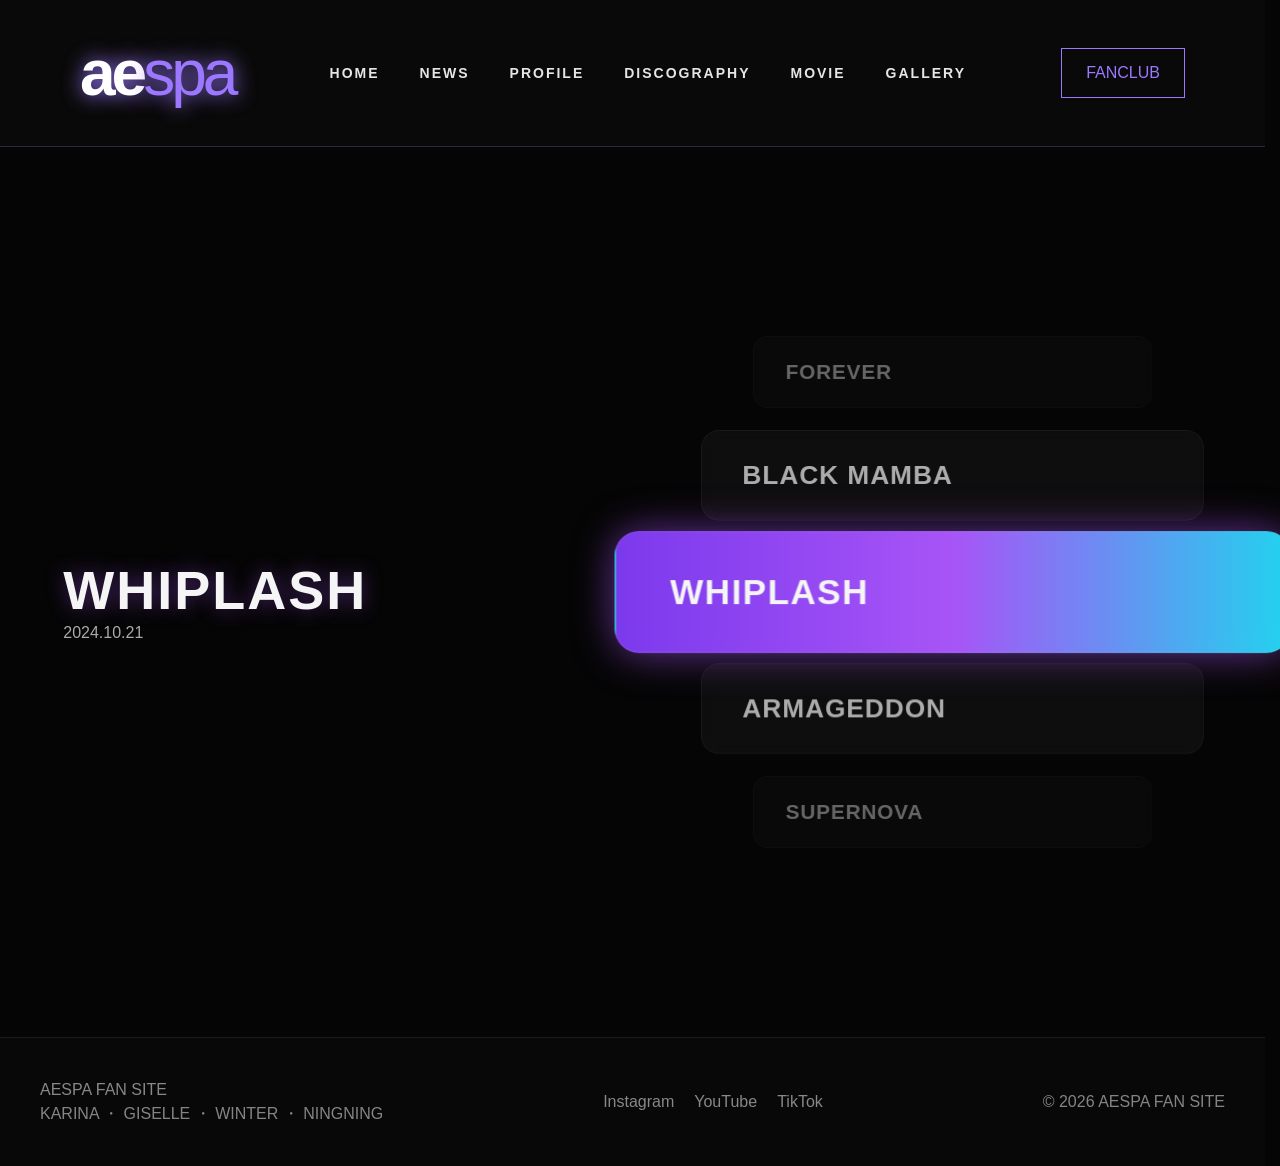
==== discography.html @ 640293c6 "スマホの横揺れ修正" ====
<!DOCTYPE html>
<html lang="ja">

<head>
  <meta charset="UTF-8">
  <meta name="viewport" content="width=device-width, initial-scale=1.0">
  <title>Discography</title>

  <link rel="stylesheet" href="css/reset.css">
  <link rel="stylesheet" href="css/style.css">
  <link rel="stylesheet" href="css/discography.css">
</head>

<body>

  <header>
    <div class="logo">ae<span>spa</span></div>

    <nav>
       <a href="index.html">HOME</a>
      <a href="news.html">NEWS</a>
      <a href="profile.html">PROFILE</a>
      <a href="discography.html">DISCOGRAPHY</a>
      <a href="#">MOVIE</a>
      <a href="#">GALLERY</a>
    </nav>

    <button class="login-btn">FANCLUB</button>
  </header>
  <section class="discography-wheel">

    <div class="featured-album">
      <img id="album-cover" src="img/whiplash.jpg" alt="">
      <h2 id="album-title">WHIPLASH</h2>
      <p id="album-date">2024.10.21</p>
    </div>

    <div class="wheel-container"></div>
  </section>
  <footer>

    <div class="footer-inner">

      <div>
        <div>
          AESPA FAN SITE
        </div>

        <div class="copyright">
          KARINA ・ GISELLE ・ WINTER ・ NINGNING
        </div>
      </div>

      <div class="socials">
        <span>Instagram</span>
        <span>YouTube</span>
        <span>TikTok</span>
      </div>

      <div class="copyright">
        © 2026 AESPA FAN SITE
      </div>

    </div>

  </footer>

  <script src="js/discography.js">


  </script>
</body>

</html>
---- css/style.css ----
/* ==================================
   Base
================================== */

body{
  background:#050505;
  color:#f5f5f5;
  overflow-x:hidden;
  font-family:Arial, Helvetica, sans-serif;
}

a{
  text-decoration:none;
  color:inherit;
}

img{
  width:100%;
  display:block;
}

.container{
  width:92%;
  margin:0 auto;
}

/* ==================================
   Header
================================== */

header{
  width:100%;
  padding:25px 80px;
  display:flex;
  justify-content:space-between;
  align-items:center;
  border-bottom:1px solid rgba(155,120,255,.25);
  position:sticky;
  top:0;
  background:rgba(10,10,10,.95);
  backdrop-filter:blur(20px);
  z-index:100;
}

.logo{
  font-size:64px;
  font-weight:900;
  letter-spacing:-4px;
  color:#ffffff;
  text-shadow:0 0 20px #9b78ff;
}

.logo span{
  font-weight:300;
  color:#9b78ff;
}

nav{
  display:flex;
  align-items:center;
  gap:40px;
}

nav a{
  font-size:14px;
  font-weight:700;
  letter-spacing:2px;
  color:#e5e5e5;
  transition:.3s;
}

nav a:hover{
  color:#9b78ff;
}

.login-btn{
  border:1px solid #9b78ff;
  padding:12px 24px;
  color:#9b78ff;
  transition:.3s;
}

.login-btn:hover{
  background:#9b78ff;
  color:#fff;
  box-shadow:0 0 20px rgba(155,120,255,.6);
}

/* ==================================
   Common Button
================================== */

.btn{
  display:inline-block;
  padding:18px 40px;
  border:1px solid #9b78ff;
  color:#9b78ff;
  transition:.3s;
}

.btn:hover{
  background:#9b78ff;
  color:#fff;
  box-shadow:0 0 25px rgba(155,120,255,.6);
}

/* ==================================
   Common Section
================================== */

section{
  width:92%;
  margin:140px auto;
}

.section-top{
  display:flex;
  justify-content:space-between;
  gap:50px;
  margin-bottom:60px;
}

.section-label{
  font-size:12px;
  letter-spacing:5px;
  color:#9b78ff;
  text-transform:uppercase;
}

.section-title{
  font-size:72px;
  font-weight:900;
  line-height:1;
  color:#ffffff;
}

.section-text{
  max-width:700px;
  font-size:18px;
  line-height:1.8;
  color:#bdbdbd;
}

/* ==================================
   Page Hero Common
================================== */

.page-hero{
  width:92%;
  margin:40px auto 100px;
}

.page-hero-title{
  font-size:120px;
  font-weight:900;
  line-height:1;
  margin-bottom:20px;
  color:#fff;
  text-shadow:
    0 0 20px rgba(155,120,255,.6),
    0 0 40px rgba(90,180,255,.3);
}

.page-hero-subtitle{
  font-size:20px;
  color:#9b78ff;
  letter-spacing:3px;
}

/* ==================================
   Common Card
================================== */

.card{
  background:linear-gradient(
    135deg,
    rgba(25,25,25,.95),
    rgba(40,40,60,.95)
  );
  border:1px solid rgba(155,120,255,.2);
  backdrop-filter:blur(10px);
  overflow:hidden;
  transition:.4s;
}

.card:hover{
  transform:translateY(-8px);
  box-shadow:0 0 30px rgba(155,120,255,.25);
}

.card-image img{
  width:100%;
  height:100%;
  object-fit:cover;
}

.card-body{
  padding:40px;
}

.card-title{
  font-size:32px;
  font-weight:900;
  color:#fff;
}

.card-text{
  margin-top:20px;
  line-height:1.8;
  color:#cfcfcf;
}

/* ==================================
   Arrow Button
================================== */

.arrow{
  width:50px;
  height:50px;
  border:1px solid #9b78ff;
  border-radius:50%;
  display:flex;
  align-items:center;
  justify-content:center;
  color:#9b78ff;
  transition:.3s;
}

.arrow:hover{
  background:#9b78ff;
  color:#fff;
  box-shadow:0 0 20px rgba(155,120,255,.6);
}

/* ==================================
   Common List
================================== */

.list-item{
  display:flex;
  justify-content:space-between;
  align-items:center;
  padding:25px 0;
  border-bottom:1px solid rgba(155,120,255,.15);
}

/* ==================================
   Form
================================== */

form{
  margin-top:50px;
}

input,
textarea{
  width:100%;
  padding:20px 0;
  border:none;
  border-bottom:1px solid rgba(155,120,255,.4);
  background:transparent;
  margin-bottom:30px;
  outline:none;
  font-size:16px;
  color:#fff;
}

input::placeholder,
textarea::placeholder{
  color:#888;
}

textarea{
  height:150px;
  resize:none;
}

.send-btn{
  padding:18px 40px;
  border:1px solid #9b78ff;
  background:transparent;
  color:#9b78ff;
  transition:.3s;
}

.send-btn:hover{
  background:#9b78ff;
  color:#fff;
  box-shadow:0 0 25px rgba(155,120,255,.6);
}

/* ==================================
   Footer
================================== */

footer{
  background:#080808;
  color:#fff;
  padding:40px 80px;
  margin-top:100px;
  border-top:1px solid rgba(155,120,255,.2);
}

.footer-inner{
  display:flex;
  justify-content:space-between;
  align-items:center;
  flex-wrap:wrap;
  gap:30px;
}

.socials{
  display:flex;
  gap:20px;
}

.socials a:hover{
  color:#9b78ff;
}

.copyright{
  color:rgba(255,255,255,.5);
}

/* ==================================
   Responsive
================================== */

@media(max-width:1000px){

  header{
    padding:20px;
  }

  nav{
    display:none;
  }

  section{
    margin:80px auto;
  }

  .section-top{
    flex-direction:column;
  }

  .section-title{
    font-size:50px;
  }

  .page-hero-title{
    font-size:60px;
  }

  footer{
    padding:30px 20px;
  }
}

@media (max-width: 768px) {

  .container {
    width: 95%;
  }

  header {
    flex-direction: column;
    gap: 15px;
    padding: 15px 20px;
  }

  nav {
    display: flex;
    flex-wrap: wrap;
    justify-content: center;
    gap: 12px;
  }

  .logo {
    font-size: 42px;
  }

  .section-title {
    font-size: 42px;
  }

  .section-text {
    font-size: 15px;
  }

  .page-hero-title {
    font-size: 48px;
  }

  .page-hero-subtitle {
    font-size: 16px;
  }

  footer {
    padding: 25px 20px;
  }

  .footer-inner {
    flex-direction: column;
    text-align: center;
  }
}

@media (max-width: 480px) {

  header {
    padding: 15px;
  }

  .logo {
    font-size: 34px;
  }

  nav {
    display: none; /* スマホはハンバーガー推奨 */
  }

  .section-title {
    font-size: 30px;
    line-height: 1.2;
  }

  .section-text {
    font-size: 14px;
  }

  .page-hero-title {
    font-size: 34px;
  }

  .page-hero-subtitle {
    font-size: 14px;
  }

  section {
    margin: 60px auto;
  }

  .card-body {
    padding: 20px;
  }

  .card-title {
    font-size: 22px;
  }

  input,
  textarea {
    font-size: 14px;
  }

  .send-btn {
    width: 100%;
    text-align: center;
  }
}
---- css/discography.css ----
/* ===== MAIN LAYOUT ===== */
.discography-wheel{
  width:90%;
  max-width:1400px;
  margin:120px auto;
  display:grid;
  grid-template-columns:520px 1fr;
  gap:120px;
  align-items:center;
}

/* LEFT CARD */
.featured-album img{
  width:100%;
  border-radius:25px;
  box-shadow:0 0 40px rgba(124,58,237,0.4);
}

.featured-album h2{
  font-size:54px;
  margin-top:20px;
  letter-spacing:2px;
  text-shadow:0 0 20px rgba(168,85,247,0.4);
}

.featured-album p{
  color:#aaa;
}

/* ===== WHEEL ===== */
.wheel-container{
  position:relative;
  height:650px;
  perspective:1400px;
}

/* ITEM BASE */
.album-item{
  position:absolute;
  left:0;
  width:100%;
  height:90px;

  display:flex;
  align-items:center;
  padding-left:40px;

  border-radius:18px;
  font-size:26px;
  font-weight:600;
  letter-spacing:1px;

  background: rgba(255,255,255,0.05);
  border:1px solid rgba(255,255,255,0.08);

  backdrop-filter: blur(8px);

  transition:0.5s ease;
  cursor:pointer;
}

/* HOVER */
.album-item:hover{
  transform: scale(1.05);
  border:1px solid #a855f7;
  box-shadow:0 0 20px rgba(168,85,247,0.4);
}

/* CENTER (MAIN FOCUS) */
.center{
  top:280px;
  transform: translateZ(160px) scale(1.2);

  background: linear-gradient(90deg,#7c3aed,#a855f7,#22d3ee);
  box-shadow:0 0 30px rgba(168,85,247,0.6);
  z-index:10;
}

/* TOP */
.top1{
  top:170px;
  transform: translateZ(80px) scale(0.95);
  opacity:0.7;
}

.top2{
  top:60px;
  transform: translateZ(0px) scale(0.8);
  opacity:0.4;
}

/* BOTTOM */
.bottom1{
  top:390px;
  transform: translateZ(80px) scale(0.95);
  opacity:0.7;
}

.bottom2{
  top:500px;
  transform: translateZ(0px) scale(0.8);
  opacity:0.4;
}

/* FOOTER */
footer{
  margin-top:100px;
  padding:40px;
  border-top:1px solid rgba(255,255,255,0.08);
  color:#888;
}
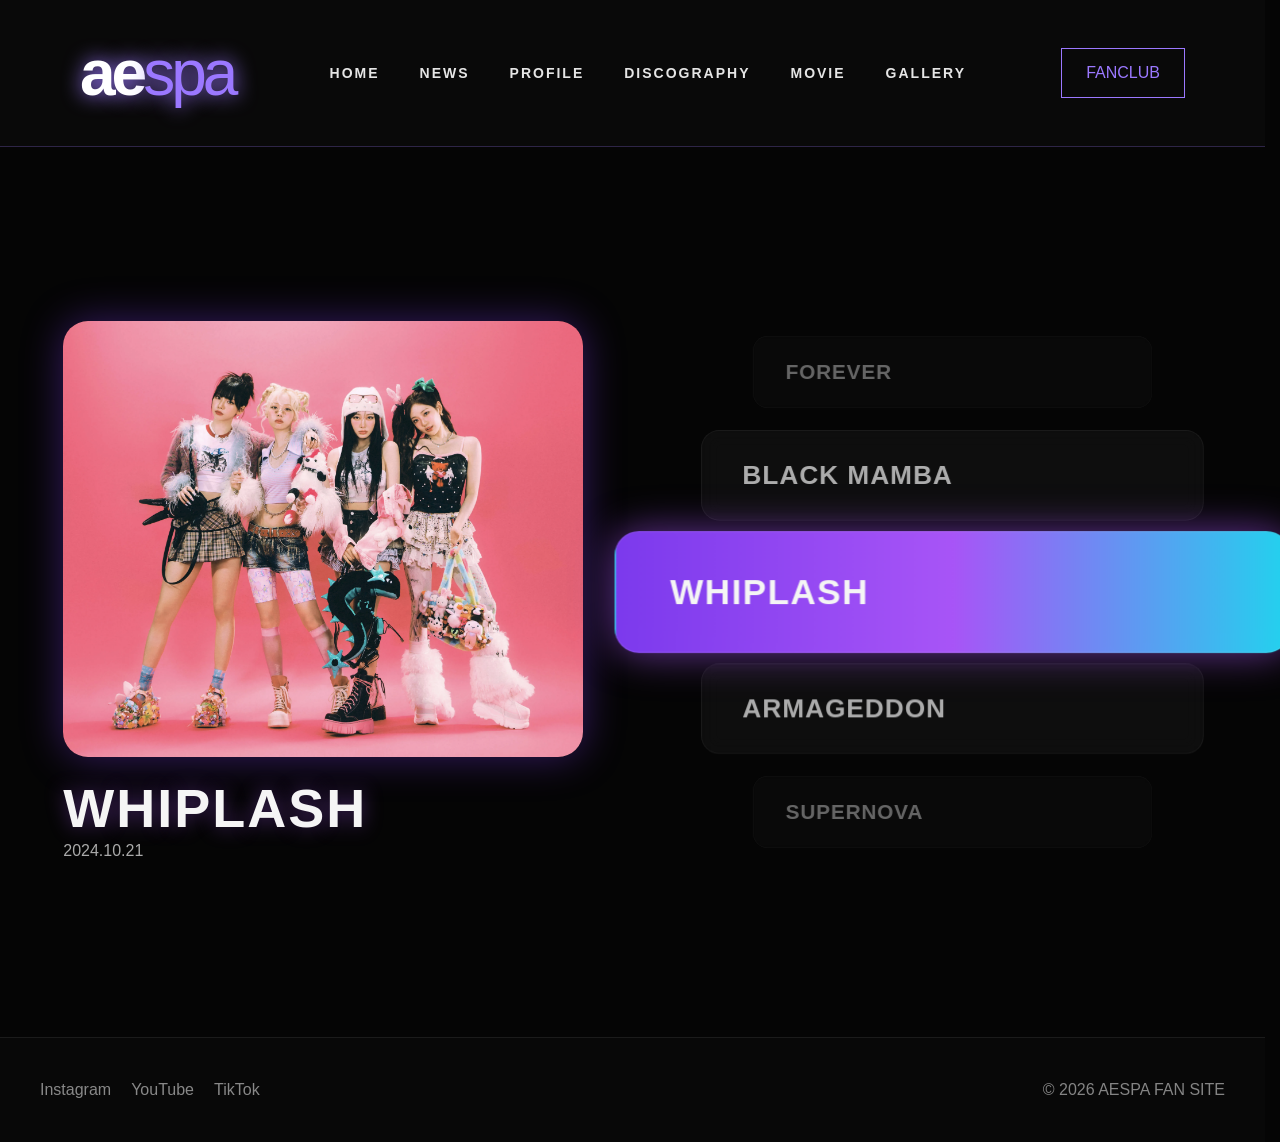
==== commit 5d486de8: "更新" ====
--- a/discography.html
+++ b/discography.html
@@ -37,34 +37,19 @@
 
     <div class="wheel-container"></div>
   </section>
-  <footer>
+<footer>
+  <div class="footer-inner">
 
-    <div class="footer-inner">
-
-      <div>
-        <div>
-          AESPA FAN SITE
-        </div>
-
-        <div class="copyright">
-          KARINA ・ GISELLE ・ WINTER ・ NINGNING
-        </div>
-      </div>
-
-      <div class="socials">
-        <span>Instagram</span>
-        <span>YouTube</span>
-        <span>TikTok</span>
-      </div>
-
-      <div class="copyright">
-        © 2026 AESPA FAN SITE
-      </div>
-
+    <div class="socials">
+      <span>Instagram</span>
+      <span>YouTube</span>
+      <span>TikTok</span>
     </div>
 
-  </footer>
+    <div class="copyright">© 2026 AESPA FAN SITE</div>
 
+  </div>
+</footer>
   <script src="js/discography.js">
 
 
--- a/css/style.css
+++ b/css/style.css
@@ -31,17 +31,21 @@
 header{
   width:100%;
   padding:25px 80px;
+
   display:flex;
   justify-content:space-between;
   align-items:center;
+
   border-bottom:1px solid rgba(155,120,255,.25);
   position:sticky;
   top:0;
+
   background:rgba(10,10,10,.95);
   backdrop-filter:blur(20px);
   z-index:100;
 }
 
+/* LOGO */
 .logo{
   font-size:64px;
   font-weight:900;
@@ -55,6 +59,7 @@
   color:#9b78ff;
 }
 
+/* NAV */
 nav{
   display:flex;
   align-items:center;
@@ -73,6 +78,7 @@
   color:#9b78ff;
 }
 
+/* FANCLUB */
 .login-btn{
   border:1px solid #9b78ff;
   padding:12px 24px;
@@ -87,21 +93,21 @@
 }
 
 /* ==================================
-   Common Button
-================================== */
-
-.btn{
-  display:inline-block;
-  padding:18px 40px;
-  border:1px solid #9b78ff;
-  color:#9b78ff;
+   HAMBURGER
+================================== */
+
+.hamburger{
+  display:none;
+  flex-direction:column;
+  gap:6px;
+  cursor:pointer;
+}
+
+.hamburger span{
+  width:28px;
+  height:2px;
+  background:#fff;
   transition:.3s;
-}
-
-.btn:hover{
-  background:#9b78ff;
-  color:#fff;
-  box-shadow:0 0 25px rgba(155,120,255,.6);
 }
 
 /* ==================================
@@ -142,41 +148,11 @@
 }
 
 /* ==================================
-   Page Hero Common
-================================== */
-
-.page-hero{
-  width:92%;
-  margin:40px auto 100px;
-}
-
-.page-hero-title{
-  font-size:120px;
-  font-weight:900;
-  line-height:1;
-  margin-bottom:20px;
-  color:#fff;
-  text-shadow:
-    0 0 20px rgba(155,120,255,.6),
-    0 0 40px rgba(90,180,255,.3);
-}
-
-.page-hero-subtitle{
-  font-size:20px;
-  color:#9b78ff;
-  letter-spacing:3px;
-}
-
-/* ==================================
-   Common Card
+   Card
 ================================== */
 
 .card{
-  background:linear-gradient(
-    135deg,
-    rgba(25,25,25,.95),
-    rgba(40,40,60,.95)
-  );
+  background:linear-gradient(135deg, rgba(25,25,25,.95), rgba(40,40,60,.95));
   border:1px solid rgba(155,120,255,.2);
   backdrop-filter:blur(10px);
   overflow:hidden;
@@ -211,7 +187,7 @@
 }
 
 /* ==================================
-   Arrow Button
+   Arrow
 ================================== */
 
 .arrow{
@@ -230,63 +206,6 @@
   background:#9b78ff;
   color:#fff;
   box-shadow:0 0 20px rgba(155,120,255,.6);
-}
-
-/* ==================================
-   Common List
-================================== */
-
-.list-item{
-  display:flex;
-  justify-content:space-between;
-  align-items:center;
-  padding:25px 0;
-  border-bottom:1px solid rgba(155,120,255,.15);
-}
-
-/* ==================================
-   Form
-================================== */
-
-form{
-  margin-top:50px;
-}
-
-input,
-textarea{
-  width:100%;
-  padding:20px 0;
-  border:none;
-  border-bottom:1px solid rgba(155,120,255,.4);
-  background:transparent;
-  margin-bottom:30px;
-  outline:none;
-  font-size:16px;
-  color:#fff;
-}
-
-input::placeholder,
-textarea::placeholder{
-  color:#888;
-}
-
-textarea{
-  height:150px;
-  resize:none;
-}
-
-.send-btn{
-  padding:18px 40px;
-  border:1px solid #9b78ff;
-  background:transparent;
-  color:#9b78ff;
-  transition:.3s;
-}
-
-.send-btn:hover{
-  background:#9b78ff;
-  color:#fff;
-  box-shadow:0 0 25px rgba(155,120,255,.6);
 }
 
 /* ==================================
@@ -314,18 +233,111 @@
   gap:20px;
 }
 
-.socials a:hover{
-  color:#9b78ff;
-}
-
 .copyright{
   color:rgba(255,255,255,.5);
 }
-
-/* ==================================
-   Responsive
-================================== */
-
+/* ===== SLIDE MENU ===== */
+
+.slide-menu{
+  position:fixed;
+  top:0;
+  right:-100%;
+  width:100%;
+  height:100vh;
+
+  background:rgba(5,5,5,.98);
+  backdrop-filter:blur(20px);
+
+  transition:.5s ease;
+  z-index:999;
+  padding:20px;
+}
+
+/* 開いた状態 */
+.slide-menu.active{
+  right:0;
+}
+
+/* header */
+.slide-header{
+  display:flex;
+  justify-content:space-between;
+  align-items:center;
+  margin-bottom:40px;
+}
+
+/* input */
+.slide-header input{
+  width:90%;
+  padding:15px;
+  border:none;
+  border-bottom:1px solid #9b78ff;
+  background:transparent;
+  color:#fff;
+  font-size:18px;
+  outline:none;
+}
+
+/* close */
+.close-btn{
+  font-size:40px;
+  color:#9b78ff;
+  cursor:pointer;
+}
+
+/* links */
+.slide-links{
+  display:flex;
+  flex-direction:column;
+  align-items: center;
+  gap:25px;
+  margin-top:40px;
+}
+
+.slide-links a{
+  font-size:24px;
+  font-weight:700;
+  letter-spacing:2px;
+  transition:.3s;
+}
+
+.slide-links a:hover{
+  color:#9b78ff;
+}
+
+.hamburger{
+  display:flex;
+  flex-direction:column;
+  gap:6px;
+  cursor:pointer;
+  z-index:1000;
+}
+
+.hamburger span{
+  width:28px;
+  height:2px;
+  background:#fff;
+  transition:.3s ease;
+}
+
+/* =====×変形状態===== */
+.hamburger.active span:nth-child(1){
+  transform: translateY(8px) rotate(45deg);
+}
+
+.hamburger.active span:nth-child(2){
+  opacity:0;
+}
+
+.hamburger.active span:nth-child(3){
+  transform: translateY(-8px) rotate(-45deg);
+}
+
+/* ==================================
+   RESPONSIVE FIX（重要）
+================================== */
+
+/* タブレット以下 */
 @media(max-width:1000px){
 
   header{
@@ -336,6 +348,14 @@
     display:none;
   }
 
+  .login-btn{
+    display:none;
+  }
+
+  .hamburger{
+    display:flex;
+  }
+
   section{
     margin:80px auto;
   }
@@ -347,115 +367,45 @@
   .section-title{
     font-size:50px;
   }
-
-  .page-hero-title{
-    font-size:60px;
-  }
-
-  footer{
-    padding:30px 20px;
-  }
-}
-
-@media (max-width: 768px) {
-
-  .container {
-    width: 95%;
-  }
-
-  header {
-    flex-direction: column;
-    gap: 15px;
-    padding: 15px 20px;
-  }
-
-  nav {
-    display: flex;
-    flex-wrap: wrap;
-    justify-content: center;
-    gap: 12px;
-  }
-
-  .logo {
-    font-size: 42px;
-  }
-
-  .section-title {
-    font-size: 42px;
-  }
-
-  .section-text {
-    font-size: 15px;
-  }
-
-  .page-hero-title {
-    font-size: 48px;
-  }
-
-  .page-hero-subtitle {
-    font-size: 16px;
-  }
-
-  footer {
-    padding: 25px 20px;
-  }
-
-  .footer-inner {
-    flex-direction: column;
-    text-align: center;
-  }
-}
-
-@media (max-width: 480px) {
-
-  header {
-    padding: 15px;
-  }
-
-  .logo {
-    font-size: 34px;
-  }
-
-  nav {
-    display: none; /* スマホはハンバーガー推奨 */
-  }
-
-  .section-title {
-    font-size: 30px;
-    line-height: 1.2;
-  }
-
-  .section-text {
-    font-size: 14px;
-  }
-
-  .page-hero-title {
-    font-size: 34px;
-  }
-
-  .page-hero-subtitle {
-    font-size: 14px;
-  }
-
-  section {
-    margin: 60px auto;
-  }
-
-  .card-body {
-    padding: 20px;
-  }
-
-  .card-title {
-    font-size: 22px;
-  }
-
-  input,
-  textarea {
-    font-size: 14px;
-  }
-
-  .send-btn {
-    width: 100%;
-    text-align: center;
+}
+
+/* スマホ（ここが今回のバグ原因修正） */
+@media(max-width:768px){
+
+  header{
+    flex-direction:row !important; /* ★縦並び防止 */
+    justify-content:space-between;
+    align-items:center;
+    gap:0;
+    padding:15px 20px;
+  }
+
+  .logo{
+    font-size:42px;
+  }
+
+  nav{
+    display:none;
+  }
+
+  .login-btn{
+    display:none;
+  }
+
+  .footer-inner{
+    flex-direction:column;
+    text-align:center;
+  }
+}
+
+/* 超小型 */
+@media(max-width:480px){
+
+  .logo{
+    font-size:34px;
+  }
+
+  section{
+    margin:60px auto;
   }
 }
--- a/css/discography.css
+++ b/css/discography.css
@@ -64,11 +64,9 @@
 
 /* HOVER */
 .album-item:hover{
-  transform: scale(1.05);
   border:1px solid #a855f7;
   box-shadow:0 0 20px rgba(168,85,247,0.4);
 }
-
 /* CENTER (MAIN FOCUS) */
 .center{
   top:280px;
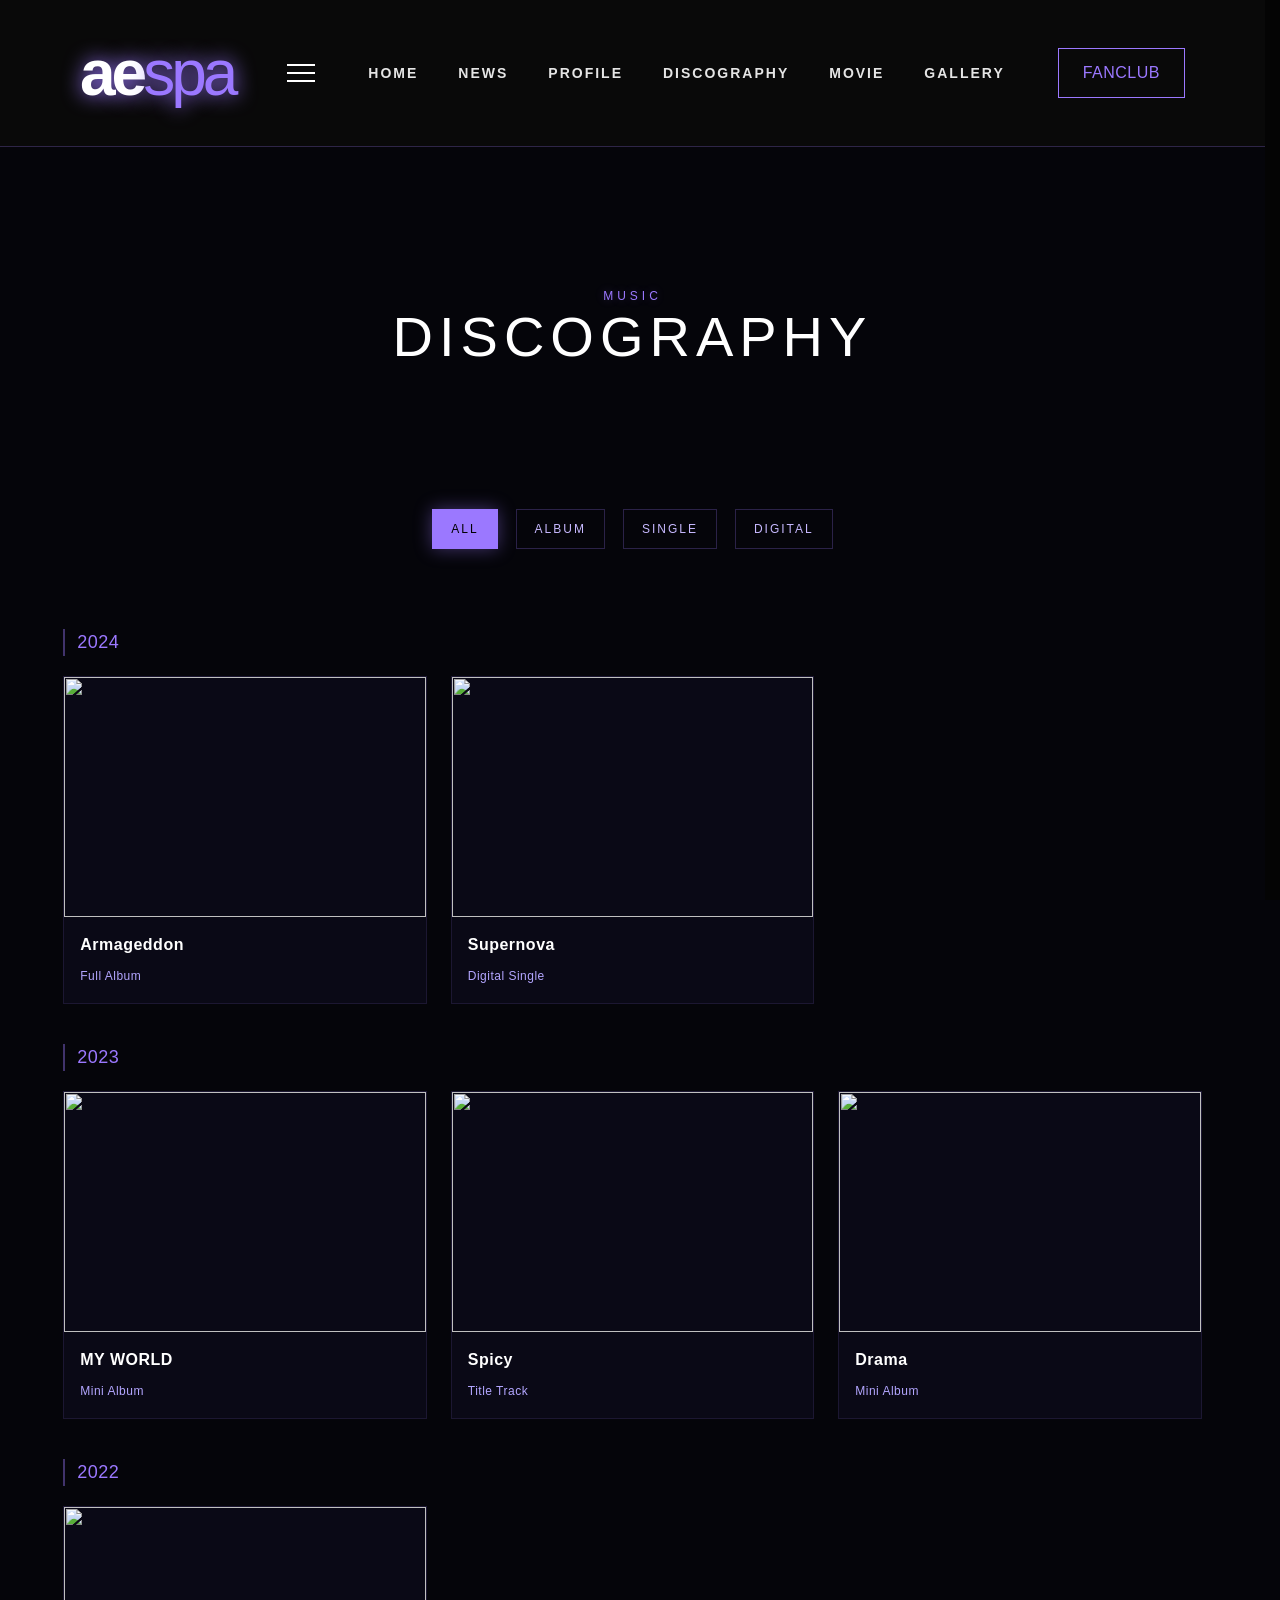
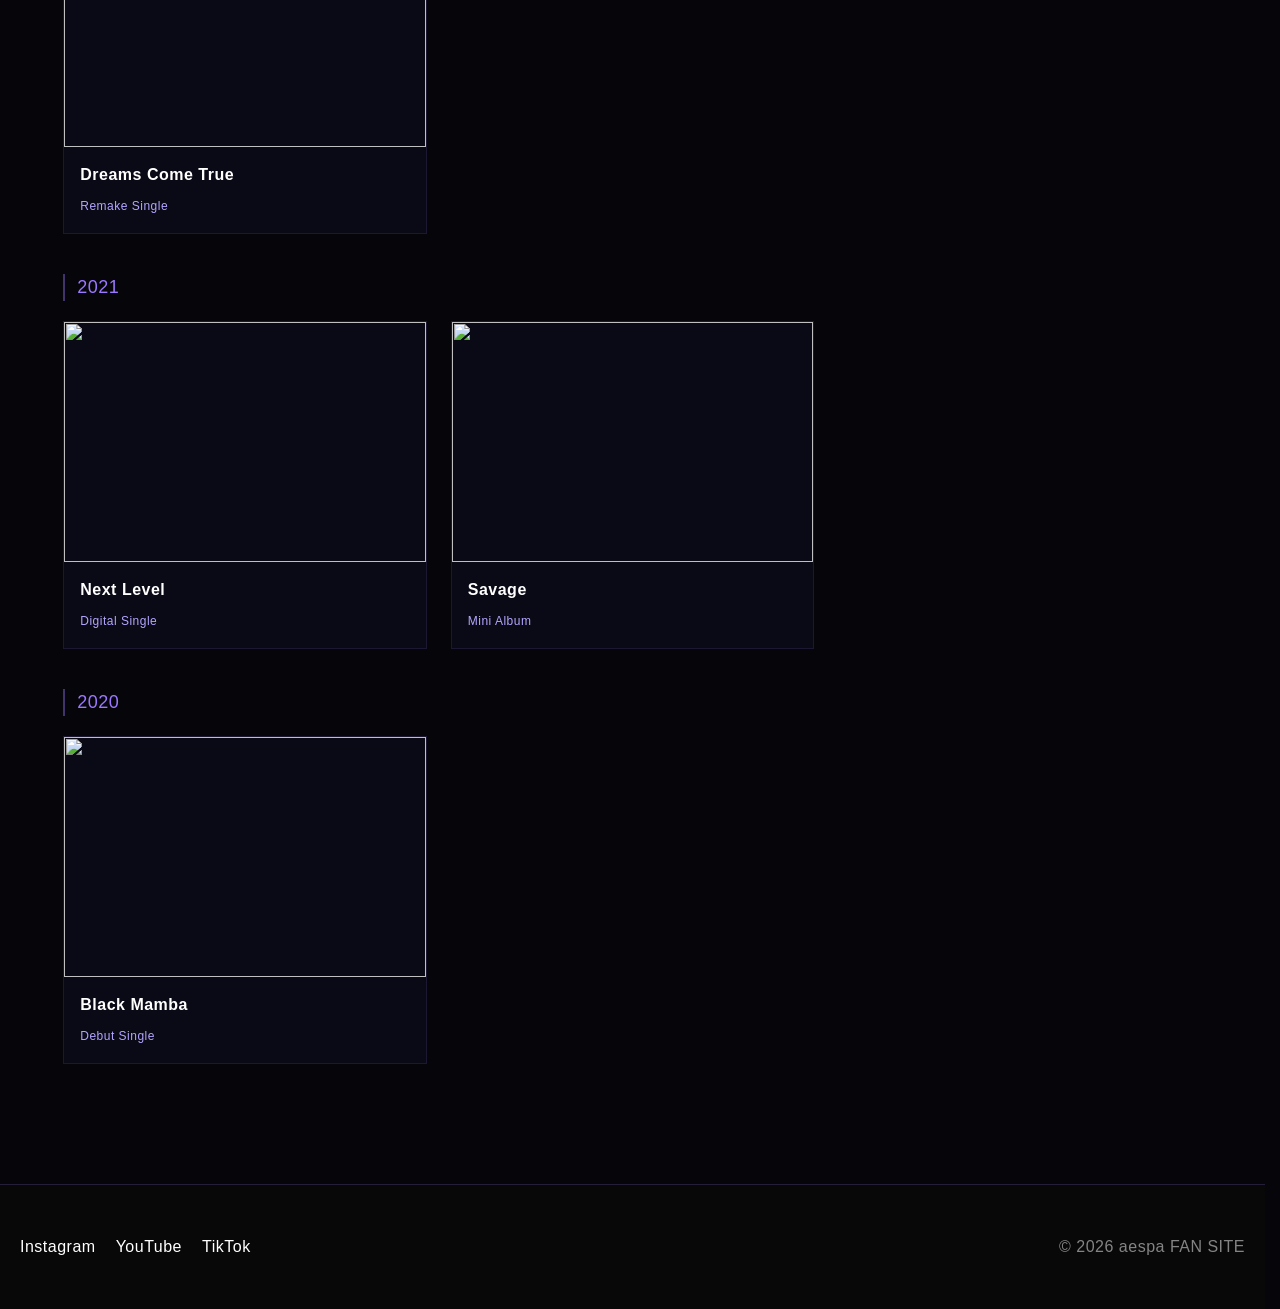
==== commit 8c3608c4: "更新" ====
--- a/discography.html
+++ b/discography.html
@@ -2,22 +2,31 @@
 <html lang="ja">
 
 <head>
-  <meta charset="UTF-8">
-  <meta name="viewport" content="width=device-width, initial-scale=1.0">
-  <title>Discography</title>
+  <meta charset="UTF-8" />
+  <meta name="viewport" content="width=device-width, initial-scale=1.0" />
+  <title>aespa Fan Site</title>
 
   <link rel="stylesheet" href="css/reset.css">
   <link rel="stylesheet" href="css/style.css">
   <link rel="stylesheet" href="css/discography.css">
+
+  <!-- Swiper CSS -->
+  <link rel="stylesheet" href="https://cdn.jsdelivr.net/npm/swiper@11/swiper-bundle.min.css">
 </head>
 
 <body>
 
-  <header>
+  <header><a href="index.html">
     <div class="logo">ae<span>spa</span></div>
-
-    <nav>
-       <a href="index.html">HOME</a>
+</a>
+    <div class="hamburger" id="hamburger">
+      <span></span>
+      <span></span>
+      <span></span>
+    </div>
+
+    <nav class="nav" id="nav">
+      <a href="index.html">HOME</a>
       <a href="news.html">NEWS</a>
       <a href="profile.html">PROFILE</a>
       <a href="discography.html">DISCOGRAPHY</a>
@@ -26,34 +35,170 @@
     </nav>
 
     <button class="login-btn">FANCLUB</button>
+    <div class="slide-menu" id="slideMenu">
+
+      <div class="slide-header">
+        <input type="text" id="searchInput" placeholder="Search...">
+      </div>
+
+      <div class="slide-links">
+        <a href="index.html">HOME</a>
+        <a href="news.html">NEWS</a>
+        <a href="profile.html">PROFILE</a>
+        <a href="discography.html">DISCOGRAPHY</a>
+        <a href="#">MOVIE</a>
+        <a href="#">GALLERY</a>
+      </div>
+
+    </div>
   </header>
-  <section class="discography-wheel">
-
-    <div class="featured-album">
-      <img id="album-cover" src="img/whiplash.jpg" alt="">
-      <h2 id="album-title">WHIPLASH</h2>
-      <p id="album-date">2024.10.21</p>
-    </div>
-
-    <div class="wheel-container"></div>
-  </section>
+
+
+
+<!-- HERO -->
+<section class="page-header">
+  <p class="sub">MUSIC</p>
+  <h1>DISCOGRAPHY</h1>
+</section>
+
+
+<!-- FILTER -->
+<nav class="filter">
+  <button class="active" data-filter="all">ALL</button>
+  <button data-filter="album">ALBUM</button>
+  <button data-filter="single">SINGLE</button>
+  <button data-filter="digital">DIGITAL</button>
+</nav>
+
+
+<!-- CONTENT -->
+<section class="container">
+
+  <div class="year">2024</div>
+
+  <div class="grid">
+
+    <article class="item" data-category="album">
+      <img src="img/armageddon.jpg">
+      <div class="info">
+        <h3>Armageddon</h3>
+        <span>Full Album</span>
+      </div>
+    </article>
+
+    <article class="item" data-category="digital">
+      <img src="img/supernova.jpg">
+      <div class="info">
+        <h3>Supernova</h3>
+        <span>Digital Single</span>
+      </div>
+    </article>
+
+  </div>
+
+
+  <div class="year">2023</div>
+
+  <div class="grid">
+
+    <article class="item" data-category="album">
+      <img src="img/my-world.jpg">
+      <div class="info">
+        <h3>MY WORLD</h3>
+        <span>Mini Album</span>
+      </div>
+    </article>
+
+    <article class="item" data-category="single">
+      <img src="img/spicy.jpg">
+      <div class="info">
+        <h3>Spicy</h3>
+        <span>Title Track</span>
+      </div>
+    </article>
+
+    <article class="item" data-category="album">
+      <img src="img/drama.jpg">
+      <div class="info">
+        <h3>Drama</h3>
+        <span>Mini Album</span>
+      </div>
+    </article>
+
+  </div>
+
+
+  <div class="year">2022</div>
+
+  <div class="grid">
+
+    <article class="item" data-category="single">
+      <img src="img/dreams-come-true.jpg">
+      <div class="info">
+        <h3>Dreams Come True</h3>
+        <span>Remake Single</span>
+      </div>
+    </article>
+
+  </div>
+
+
+  <div class="year">2021</div>
+
+  <div class="grid">
+
+    <article class="item" data-category="digital">
+      <img src="img/next-level.jpg">
+      <div class="info">
+        <h3>Next Level</h3>
+        <span>Digital Single</span>
+      </div>
+    </article>
+
+    <article class="item" data-category="album">
+      <img src="img/savage.jpg">
+      <div class="info">
+        <h3>Savage</h3>
+        <span>Mini Album</span>
+      </div>
+    </article>
+
+  </div>
+
+
+  <div class="year">2020</div>
+
+  <div class="grid">
+
+    <article class="item" data-category="digital">
+      <img src="img/blackmamba.jpg">
+      <div class="info">
+        <h3>Black Mamba</h3>
+        <span>Debut Single</span>
+      </div>
+    </article>
+
+  </div>
+
+</section>
+
+
 <footer>
   <div class="footer-inner">
-
     <div class="socials">
       <span>Instagram</span>
       <span>YouTube</span>
       <span>TikTok</span>
     </div>
-
-    <div class="copyright">© 2026 AESPA FAN SITE</div>
-
+    <div class="copyright">
+      © 2026 aespa FAN SITE
+    </div>
   </div>
 </footer>
-  <script src="js/discography.js">
-
-
-  </script>
+
+
+<script src="js/script.js"></script>
+<script src="js/discography.js"></script>
+
 </body>
-
 </html>
--- a/css/style.css
+++ b/css/style.css
@@ -215,8 +215,8 @@
 footer{
   background:#080808;
   color:#fff;
-  padding:40px 80px;
-  margin-top:100px;
+  padding: 50px 20px;
+  /* margin-top:100px; */
   border-top:1px solid rgba(155,120,255,.2);
 }
 
--- a/css/discography.css
+++ b/css/discography.css
@@ -1,112 +1,201 @@
-
-
-
-/* ===== MAIN LAYOUT ===== */
-.discography-wheel{
-  width:90%;
-  max-width:1400px;
-  margin:120px auto;
-  display:grid;
-  grid-template-columns:520px 1fr;
-  gap:120px;
-  align-items:center;
-}
-
-/* LEFT CARD */
-.featured-album img{
-  width:100%;
-  border-radius:25px;
-  box-shadow:0 0 40px rgba(124,58,237,0.4);
-}
-
-.featured-album h2{
-  font-size:54px;
-  margin-top:20px;
-  letter-spacing:2px;
-  text-shadow:0 0 20px rgba(168,85,247,0.4);
-}
-
-.featured-album p{
-  color:#aaa;
-}
-
-/* ===== WHEEL ===== */
-.wheel-container{
-  position:relative;
-  height:650px;
-  perspective:1400px;
-}
-
-/* ITEM BASE */
-.album-item{
-  position:absolute;
-  left:0;
-  width:100%;
-  height:90px;
-
-  display:flex;
-  align-items:center;
-  padding-left:40px;
-
-  border-radius:18px;
-  font-size:26px;
-  font-weight:600;
-  letter-spacing:1px;
-
-  background: rgba(255,255,255,0.05);
-  border:1px solid rgba(255,255,255,0.08);
-
-  backdrop-filter: blur(8px);
-
-  transition:0.5s ease;
-  cursor:pointer;
-}
-
-/* HOVER */
-.album-item:hover{
-  border:1px solid #a855f7;
-  box-shadow:0 0 20px rgba(168,85,247,0.4);
-}
-/* CENTER (MAIN FOCUS) */
-.center{
-  top:280px;
-  transform: translateZ(160px) scale(1.2);
-
-  background: linear-gradient(90deg,#7c3aed,#a855f7,#22d3ee);
-  box-shadow:0 0 30px rgba(168,85,247,0.6);
-  z-index:10;
-}
-
-/* TOP */
-.top1{
-  top:170px;
-  transform: translateZ(80px) scale(0.95);
-  opacity:0.7;
-}
-
-.top2{
-  top:60px;
-  transform: translateZ(0px) scale(0.8);
-  opacity:0.4;
-}
-
-/* BOTTOM */
-.bottom1{
-  top:390px;
-  transform: translateZ(80px) scale(0.95);
-  opacity:0.7;
-}
-
-.bottom2{
-  top:500px;
-  transform: translateZ(0px) scale(0.8);
-  opacity:0.4;
-}
-
-/* FOOTER */
-footer{
-  margin-top:100px;
-  padding:40px;
-  border-top:1px solid rgba(255,255,255,0.08);
-  color:#888;
+body {
+  background: #05050a;
+  color: #eae6ff;
+  font-family: Helvetica, Arial, sans-serif;
+  letter-spacing: 0.5px;
+}
+
+/* ===== PAGE HEADER ===== */
+.page-header {
+  text-align: center;
+  /* padding: 140px 0 60px; */
+}
+
+.page-header .sub {
+  font-size: 12px;
+  letter-spacing: 4px;
+  color: #9b78ff;
+  text-shadow: 0 0 10px rgba(155,120,255,0.3);
+}
+
+.page-header h1 {
+  font-size: 56px;
+  letter-spacing: 6px;
+  font-weight: 300;
+  color: #ffffff;
+}
+
+/* ===== FILTER ===== */
+.filter {
+  display: flex;
+  justify-content: center;
+  gap: 18px;
+  margin-bottom: 80px;
+}
+
+.filter button {
+  background: transparent;
+  border: 1px solid rgba(155,120,255,0.25);
+  color: #c7b9ff;
+  padding: 10px 18px;
+  font-size: 12px;
+  letter-spacing: 2px;
+  cursor: pointer;
+  transition: 0.3s;
+}
+
+.filter button:hover {
+  border-color: #9b78ff;
+  color: #ffffff;
+  box-shadow: 0 0 15px rgba(155,120,255,0.2);
+}
+
+.filter .active {
+  background: #9b78ff;
+  color: #000;
+  box-shadow: 0 0 18px rgba(155,120,255,0.4);
+}
+
+/* ===== CONTAINER ===== */
+.container {
+  width: 90%;
+  max-width: 1200px;
+  margin: 0 auto 120px;
+}
+
+/* YEAR */
+.year {
+  font-size: 18px;
+  color: #9b78ff;
+  margin: 40px 0 20px;
+  border-left: 2px solid rgba(155,120,255,0.4);
+  padding-left: 12px;
+}
+
+/* ===== GRID ===== */
+.grid {
+  display: grid;
+  grid-template-columns: repeat(3, 1fr);
+  gap: 24px;
+}
+
+/* ===== ITEM ===== */
+.item {
+  background: rgba(12, 10, 25, 0.8);
+  border: 1px solid rgba(155,120,255,0.12);
+  overflow: hidden;
+  transition: 0.4s;
+  cursor: pointer;
+}
+
+.item:hover {
+  transform: translateY(-8px);
+  border-color: rgba(155,120,255,0.4);
+  box-shadow: 0 10px 30px rgba(155,120,255,0.15);
+}
+
+/* IMAGE */
+.item figure {
+  overflow: hidden;
+}
+
+.item img {
+  width: 100%;
+  height: 240px;
+  object-fit: cover;
+  transition: 0.5s;
+}
+
+.item:hover img {
+  transform: scale(1.06);
+}
+
+/* TEXT */
+.info {
+  padding: 16px;
+}
+
+.info h3 {
+  font-size: 16px;
+  margin-bottom: 6px;
+  color: #ffffff;
+}
+
+.info span {
+  font-size: 12px;
+  color: #b3a6ff;
+}
+
+/* ===== RESPONSIVE ===== */
+@media(max-width:1000px) {
+  .grid {
+    grid-template-columns: repeat(2, 1fr);
+  }
+}
+
+@media(max-width:900px) {
+  .page-header h1 {
+    font-size: 40px;
+  }
+}
+
+@media(max-width:600px) {
+  .grid {
+    grid-template-columns: 1fr;
+  }
+}
+
+@media (max-width: 480px) {
+.login-btn{
+  display: none;
+}
+
+  /* 2×2グリッドにする */
+  .grid {
+    grid-template-columns: repeat(2, 1fr);
+    gap: 12px;
+  }
+
+  /* カード調整 */
+  .item img {
+    height: 140px;
+  }
+
+  .info {
+    padding: 10px;
+  }
+
+  .info h3 {
+    font-size: 13px;
+  }
+
+  .info span {
+    font-size: 10px;
+  }
+
+  /* ヘッダー文字縮小 */
+  /* .page-header {
+    padding: 100px 0 40px;
+  } */
+
+  .page-header h1 {
+    font-size: 28px;
+    letter-spacing: 4px;
+  }
+
+  .page-header .sub {
+    font-size: 10px;
+    letter-spacing: 3px;
+  }
+
+  /* フィルターも詰める */
+  .filter {
+    gap: 8px;
+    flex-wrap: wrap;
+  }
+
+  .filter button {
+    padding: 6px 10px;
+    font-size: 10px;
+  }
 }
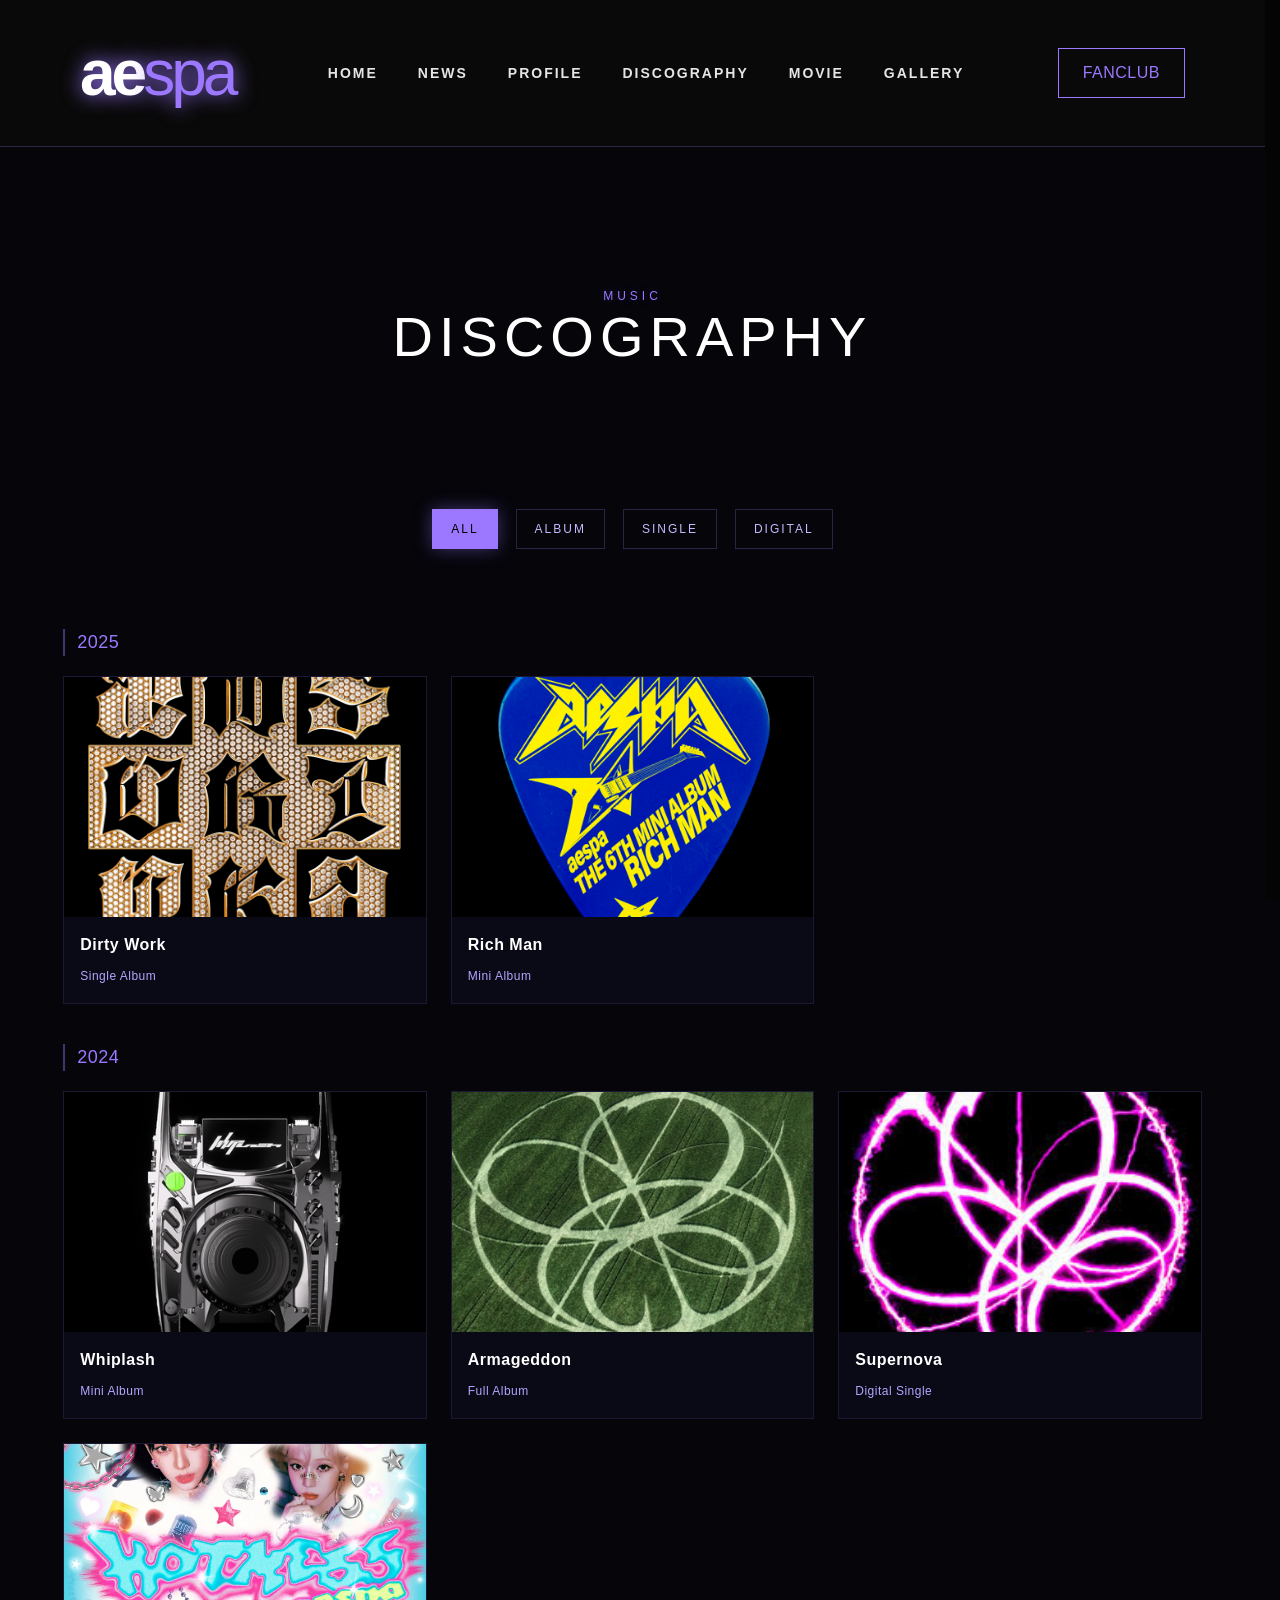
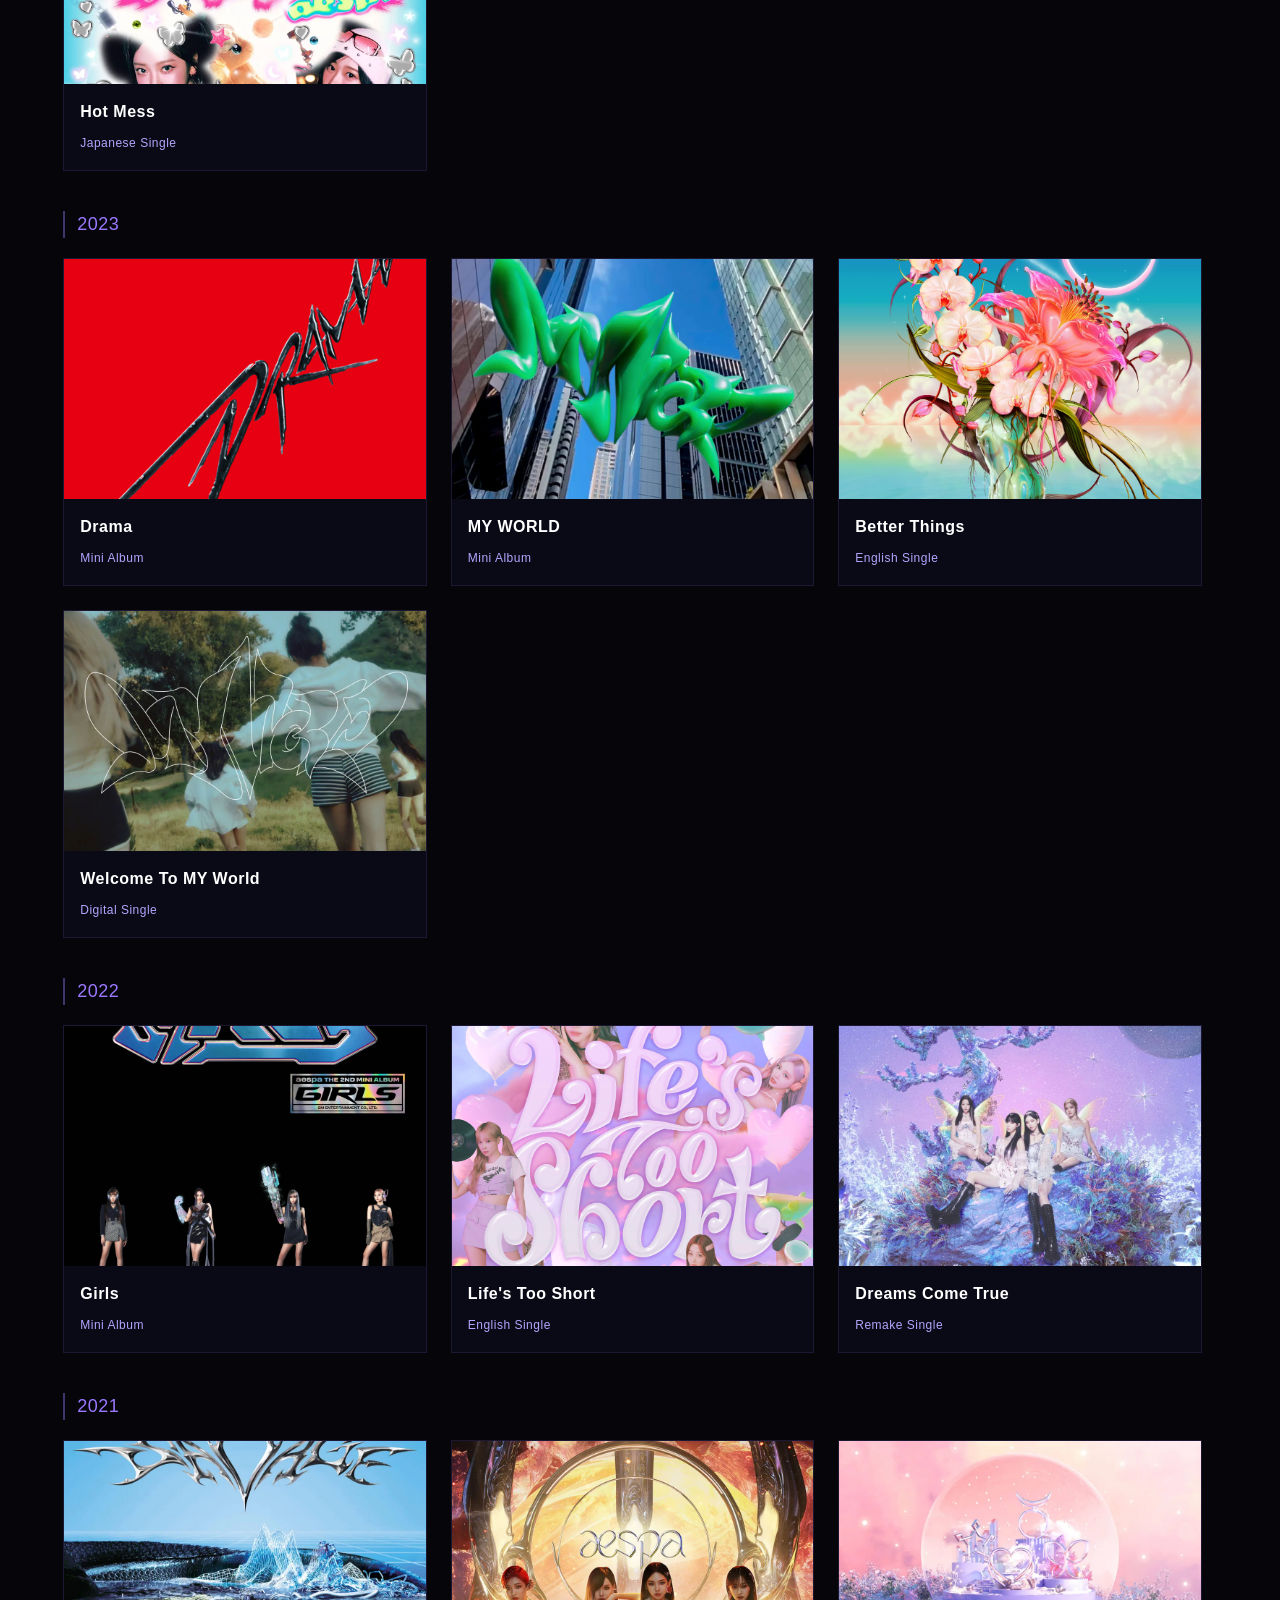
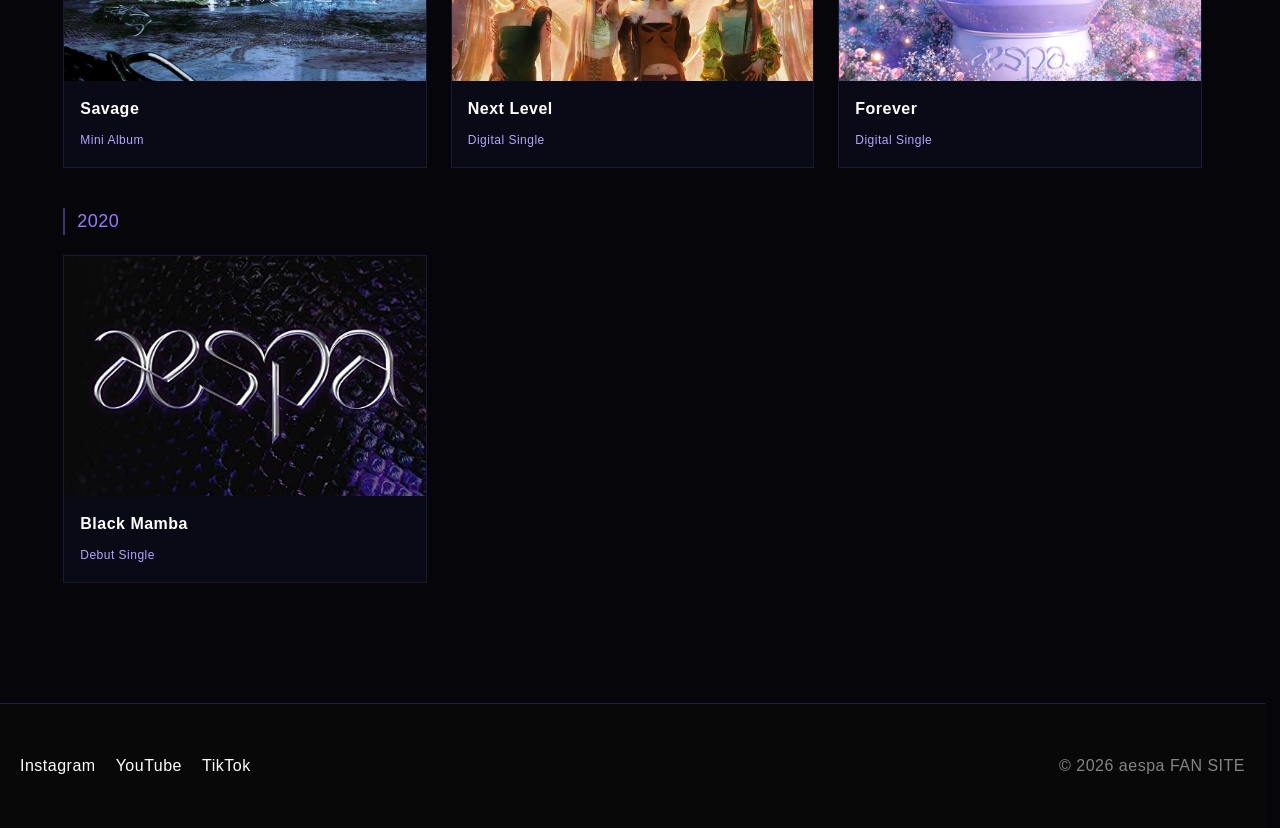
==== commit f832c194: "更新" ====
--- a/discography.html
+++ b/discography.html
@@ -16,43 +16,45 @@
 
 <body>
 
-  <header><a href="index.html">
+<header>
+  <a href="index.html">
     <div class="logo">ae<span>spa</span></div>
-</a>
-    <div class="hamburger" id="hamburger">
-      <span></span>
-      <span></span>
-      <span></span>
-    </div>
-
-    <nav class="nav" id="nav">
+  </a>
+
+  <div class="hamburger" id="hamburger">
+    <span></span>
+    <span></span>
+    <span></span>
+  </div>
+
+  <nav class="nav" id="nav">
+    <a href="index.html">HOME</a>
+    <a href="news.html">NEWS</a>
+    <a href="profile.html">PROFILE</a>
+    <a href="discography.html">DISCOGRAPHY</a>
+    <a href="#">MOVIE</a>
+    <a href="#">GALLERY</a>
+  </nav>
+
+  <button class="login-btn">FANCLUB</button>
+
+  <div class="slide-menu" id="slideMenu">
+
+    <div class="slide-header">
+      <input type="text" id="searchInput" placeholder="Search...">
+    </div>
+
+    <div class="slide-links">
       <a href="index.html">HOME</a>
       <a href="news.html">NEWS</a>
       <a href="profile.html">PROFILE</a>
       <a href="discography.html">DISCOGRAPHY</a>
       <a href="#">MOVIE</a>
       <a href="#">GALLERY</a>
-    </nav>
-
-    <button class="login-btn">FANCLUB</button>
-    <div class="slide-menu" id="slideMenu">
-
-      <div class="slide-header">
-        <input type="text" id="searchInput" placeholder="Search...">
-      </div>
-
-      <div class="slide-links">
-        <a href="index.html">HOME</a>
-        <a href="news.html">NEWS</a>
-        <a href="profile.html">PROFILE</a>
-        <a href="discography.html">DISCOGRAPHY</a>
-        <a href="#">MOVIE</a>
-        <a href="#">GALLERY</a>
-      </div>
-
-    </div>
-  </header>
-
+    </div>
+
+  </div>
+</header>
 
 
 <!-- HERO -->
@@ -74,12 +76,45 @@
 <!-- CONTENT -->
 <section class="container">
 
+  <!-- 2025 -->
+  <div class="year">2025</div>
+
+  <div class="grid">
+
+    <article class="item" data-category="single">
+      <img src="img/dirtywork.png" alt="Dirty Work">
+      <div class="info">
+        <h3>Dirty Work</h3>
+        <span>Single Album</span>
+      </div>
+    </article>
+
+    <article class="item" data-category="album">
+      <img src="img/richman.jpg" alt="Rich Man">
+      <div class="info">
+        <h3>Rich Man</h3>
+        <span>Mini Album</span>
+      </div>
+    </article>
+
+  </div>
+
+
+  <!-- 2024 -->
   <div class="year">2024</div>
 
   <div class="grid">
 
     <article class="item" data-category="album">
-      <img src="img/armageddon.jpg">
+      <img src="img/whiplash.jpg" alt="Whiplash">
+      <div class="info">
+        <h3>Whiplash</h3>
+        <span>Mini Album</span>
+      </div>
+    </article>
+
+    <article class="item" data-category="album">
+      <img src="img/armageddon.jpg" alt="Armageddon">
       <div class="info">
         <h3>Armageddon</h3>
         <span>Full Album</span>
@@ -87,53 +122,87 @@
     </article>
 
     <article class="item" data-category="digital">
-      <img src="img/supernova.jpg">
+      <img src="img/supernova.jpg" alt="Supernova">
       <div class="info">
         <h3>Supernova</h3>
         <span>Digital Single</span>
       </div>
     </article>
 
-  </div>
-
-
+    <article class="item" data-category="single">
+      <img src="img/hotmess.png" alt="Hot Mess">
+      <div class="info">
+        <h3>Hot Mess</h3>
+        <span>Japanese Single</span>
+      </div>
+    </article>
+
+  </div>
+
+
+  <!-- 2023 -->
   <div class="year">2023</div>
 
   <div class="grid">
 
     <article class="item" data-category="album">
-      <img src="img/my-world.jpg">
+      <img src="img/drama.jpg" alt="Drama">
+      <div class="info">
+        <h3>Drama</h3>
+        <span>Mini Album</span>
+      </div>
+    </article>
+
+    <article class="item" data-category="album">
+      <img src="img/myworld.png" alt="MY WORLD">
       <div class="info">
         <h3>MY WORLD</h3>
         <span>Mini Album</span>
       </div>
     </article>
 
+    <article class="item" data-category="digital">
+      <img src="img/betterthings.png" alt="Better Things">
+      <div class="info">
+        <h3>Better Things</h3>
+        <span>English Single</span>
+      </div>
+    </article>
+
+    <article class="item" data-category="digital">
+      <img src="img/welcome-to-my-world.png" alt="Welcome To MY World">
+      <div class="info">
+        <h3>Welcome To MY World</h3>
+        <span>Digital Single</span>
+      </div>
+    </article>
+
+  </div>
+
+
+  <!-- 2022 -->
+  <div class="year">2022</div>
+
+  <div class="grid">
+
+    <article class="item" data-category="album">
+      <img src="img/girls.png" alt="Girls">
+      <div class="info">
+        <h3>Girls</h3>
+        <span>Mini Album</span>
+      </div>
+    </article>
+
+    <article class="item" data-category="digital">
+      <img src="img/lifes-too-short.jpg" alt="Life's Too Short">
+      <div class="info">
+        <h3>Life's Too Short</h3>
+        <span>English Single</span>
+      </div>
+    </article>
+
     <article class="item" data-category="single">
-      <img src="img/spicy.jpg">
-      <div class="info">
-        <h3>Spicy</h3>
-        <span>Title Track</span>
-      </div>
-    </article>
-
-    <article class="item" data-category="album">
-      <img src="img/drama.jpg">
-      <div class="info">
-        <h3>Drama</h3>
-        <span>Mini Album</span>
-      </div>
-    </article>
-
-  </div>
-
-
-  <div class="year">2022</div>
-
-  <div class="grid">
-
-    <article class="item" data-category="single">
-      <img src="img/dreams-come-true.jpg">
+      <img src="img/dreams-come-true.png" alt="Dreams Come True">
       <div class="info">
         <h3>Dreams Come True</h3>
         <span>Remake Single</span>
@@ -143,35 +212,45 @@
   </div>
 
 
+  <!-- 2021 -->
   <div class="year">2021</div>
 
   <div class="grid">
 
-    <article class="item" data-category="digital">
-      <img src="img/next-level.jpg">
+    <article class="item" data-category="album">
+      <img src="img/savage.png" alt="Savage">
+      <div class="info">
+        <h3>Savage</h3>
+        <span>Mini Album</span>
+      </div>
+    </article>
+
+    <article class="item" data-category="digital">
+      <img src="img/next-level.png" alt="Next Level">
       <div class="info">
         <h3>Next Level</h3>
         <span>Digital Single</span>
       </div>
     </article>
 
-    <article class="item" data-category="album">
-      <img src="img/savage.jpg">
-      <div class="info">
-        <h3>Savage</h3>
-        <span>Mini Album</span>
-      </div>
-    </article>
-
-  </div>
-
-
+    <article class="item" data-category="digital">
+      <img src="img/forever.png" alt="Forever">
+      <div class="info">
+        <h3>Forever</h3>
+        <span>Digital Single</span>
+      </div>
+    </article>
+
+  </div>
+
+
+  <!-- 2020 -->
   <div class="year">2020</div>
 
   <div class="grid">
 
     <article class="item" data-category="digital">
-      <img src="img/blackmamba.jpg">
+      <img src="img/blackmamba.jpg" alt="Black Mamba">
       <div class="info">
         <h3>Black Mamba</h3>
         <span>Debut Single</span>
@@ -185,17 +264,19 @@
 
 <footer>
   <div class="footer-inner">
+
     <div class="socials">
       <span>Instagram</span>
       <span>YouTube</span>
       <span>TikTok</span>
     </div>
+
     <div class="copyright">
       © 2026 aespa FAN SITE
     </div>
+
   </div>
 </footer>
-
 
 <script src="js/script.js"></script>
 <script src="js/discography.js"></script>
--- a/css/style.css
+++ b/css/style.css
@@ -225,7 +225,7 @@
   justify-content:space-between;
   align-items:center;
   flex-wrap:wrap;
-  gap:30px;
+  gap:10px;
 }
 
 .socials{
@@ -336,7 +336,11 @@
 /* ==================================
    RESPONSIVE FIX（重要）
 ================================== */
-
+@media(max-width:1024px){
+  footer{
+    padding: 50px 20px;
+  }
+}
 /* タブレット以下 */
 @media(max-width:1000px){
 
@@ -400,7 +404,9 @@
 
 /* 超小型 */
 @media(max-width:480px){
-
+footer{
+  padding: 10px 20px;;
+}
   .logo{
     font-size:34px;
   }
--- a/css/discography.css
+++ b/css/discography.css
@@ -4,7 +4,6 @@
   font-family: Helvetica, Arial, sans-serif;
   letter-spacing: 0.5px;
 }
-
 /* ===== PAGE HEADER ===== */
 .page-header {
   text-align: center;
@@ -127,6 +126,11 @@
 }
 
 /* ===== RESPONSIVE ===== */
+@media(min-width:1024px) {
+.hamburger{
+  display: none;
+}
+}
 @media(max-width:1000px) {
   .grid {
     grid-template-columns: repeat(2, 1fr);
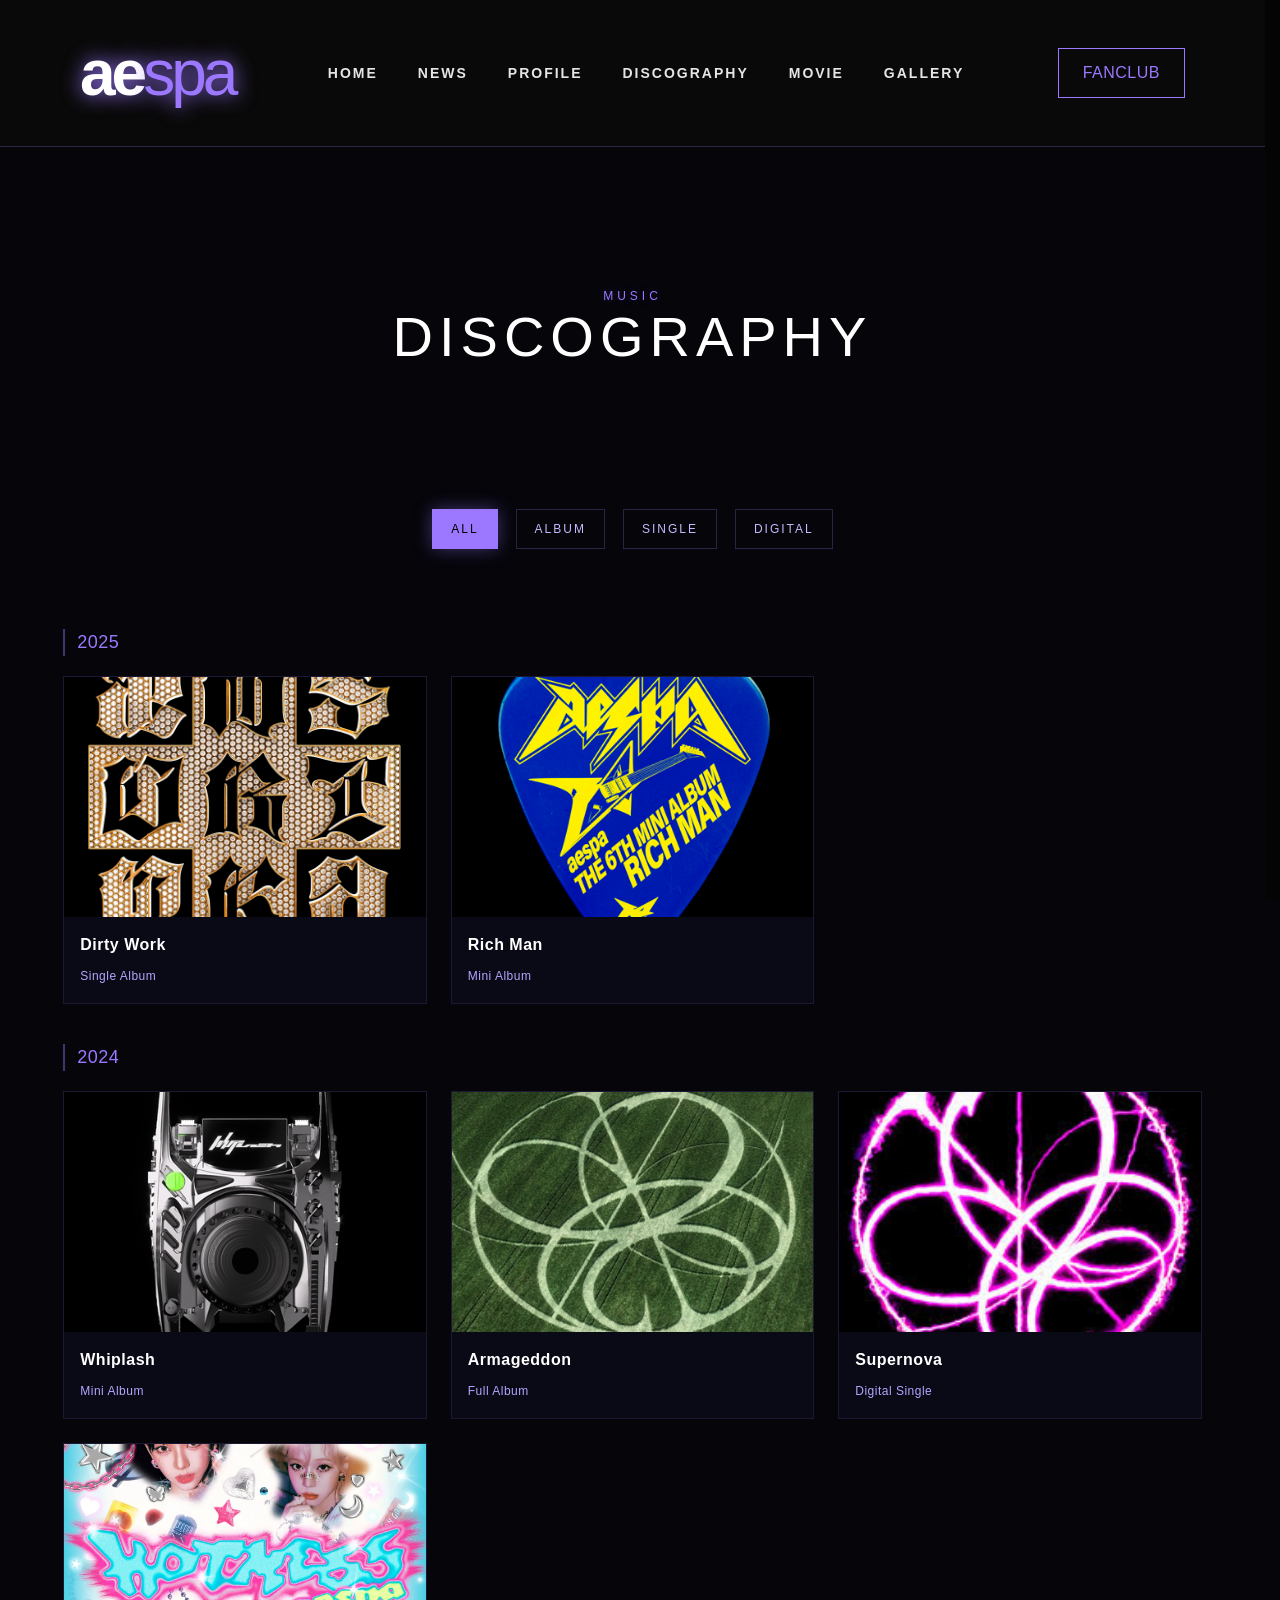
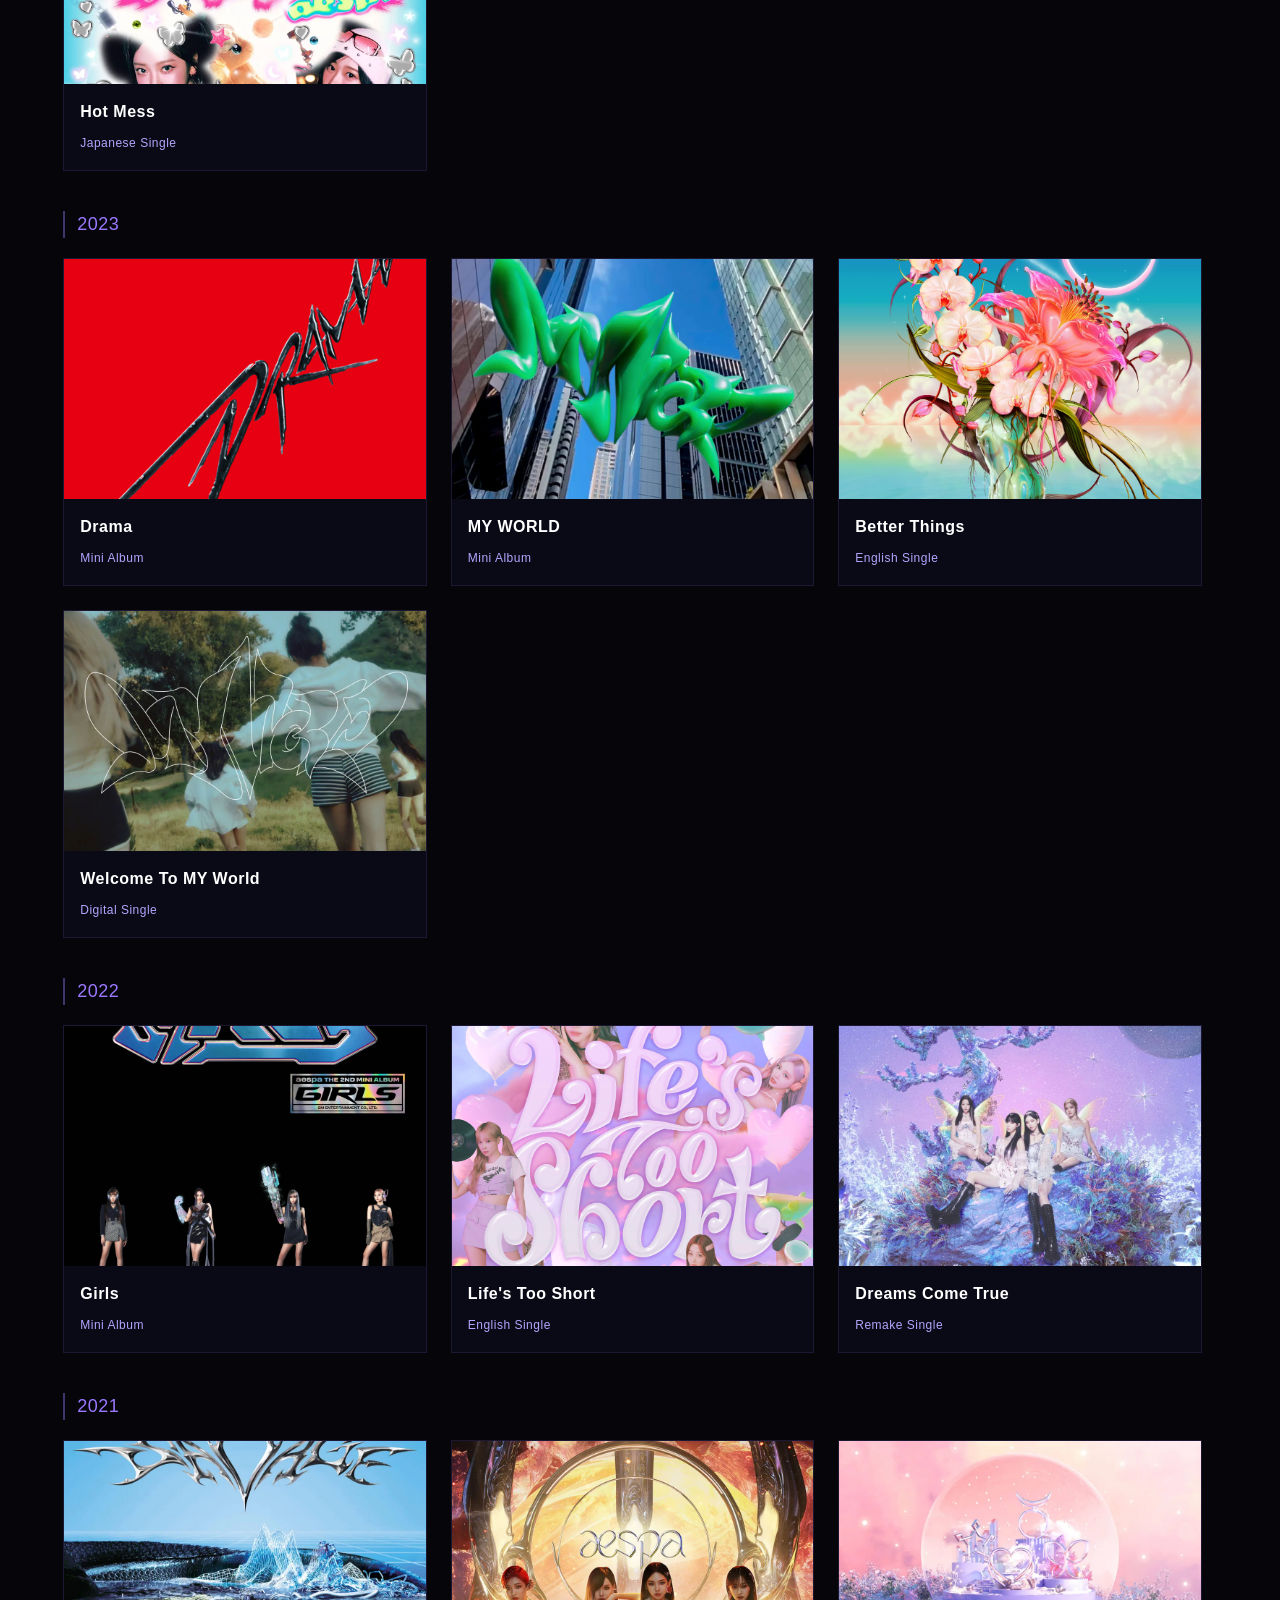
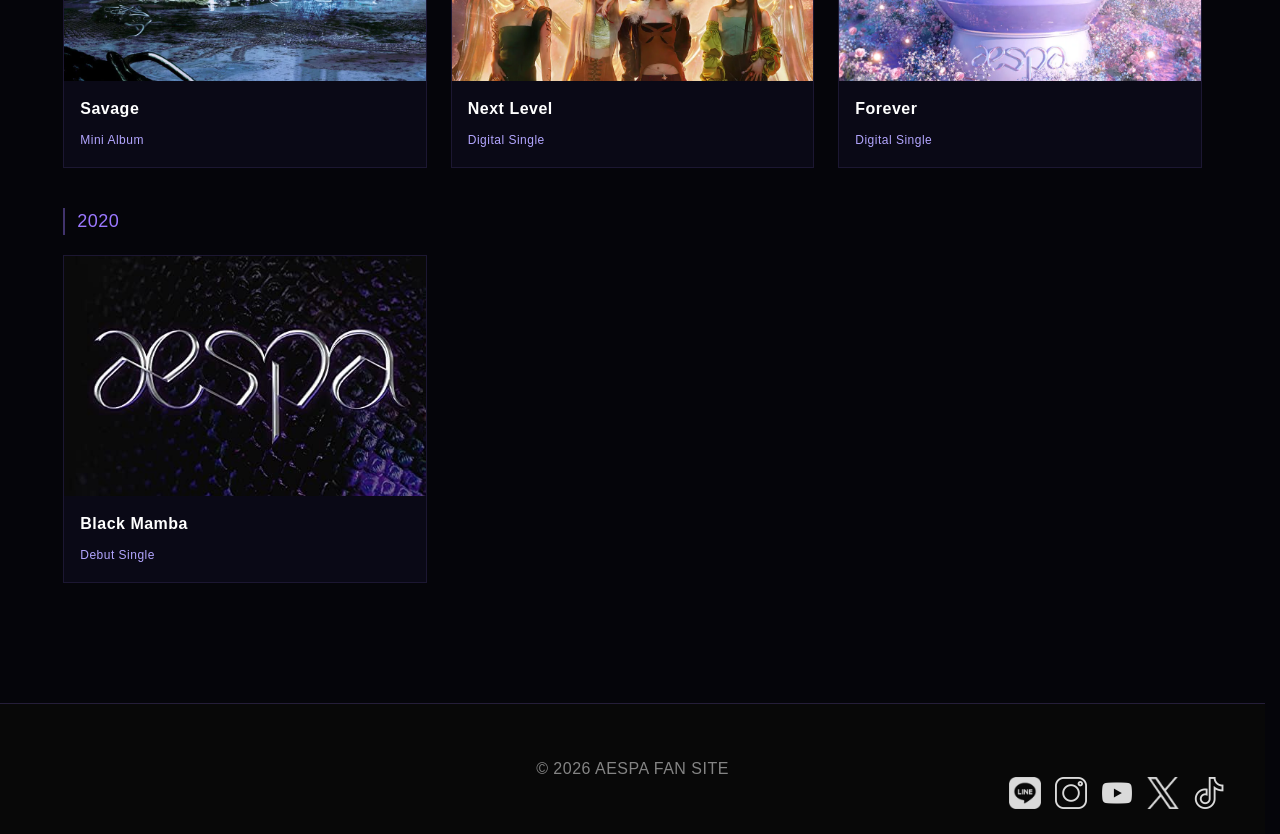
==== commit d43b3f4b: "更新" ====
--- a/discography.html
+++ b/discography.html
@@ -49,8 +49,8 @@
       <a href="news.html">NEWS</a>
       <a href="profile.html">PROFILE</a>
       <a href="discography.html">DISCOGRAPHY</a>
-      <a href="#">MOVIE</a>
-      <a href="#">GALLERY</a>
+      <a href="movie.html">MOVIE</a>
+      <a href="gallery.html">GALLERY</a>
     </div>
 
   </div>
@@ -262,21 +262,25 @@
 </section>
 
 
-<footer>
-  <div class="footer-inner">
-
-    <div class="socials">
-      <span>Instagram</span>
-      <span>YouTube</span>
-      <span>TikTok</span>
+  <footer>
+
+    <div class="footer-inner">
+
+      <div class="copyright">© 2026 AESPA FAN SITE</div>
+
+      <div class="socials">
+
+        <img src="img/line_line.png" alt="Instagram">
+        <img src="img/icon_instagram.png" alt="Instagram">
+        <img src="img/icon_youtube.png" alt="YouTube">
+        <img src="img/icon_x.png" alt="TikTok">
+        <img src="img/icon_tiktok.png" alt="TikTok">
+
+      </div>
+
     </div>
 
-    <div class="copyright">
-      © 2026 aespa FAN SITE
-    </div>
-
-  </div>
-</footer>
+  </footer>
 
 <script src="js/script.js"></script>
 <script src="js/discography.js"></script>
--- a/css/style.css
+++ b/css/style.css
@@ -215,20 +215,34 @@
 footer{
   background:#080808;
   color:#fff;
-  padding: 50px 20px;
+  padding: 5px 20px;
   /* margin-top:100px; */
   border-top:1px solid rgba(155,120,255,.2);
 }
 
 .footer-inner{
-  display:flex;
-  justify-content:space-between;
-  align-items:center;
-  flex-wrap:wrap;
-  gap:10px;
-}
-
+  position: relative;
+  min-height: 120px; /* フッターの高さ確保 */
+}
+
+/* コピーライト：完全中央 */
+.copyright{
+  position: absolute;
+  left: 50%;
+  top: 50%;
+  transform: translate(-50%, -50%);
+  color: rgba(255,255,255,.5);
+}
+
+/* SNSアイコン：右下 */
 .socials{
+  position: absolute;
+  right: 20px;
+  bottom: 20px;
+  display: flex;
+  gap: 14px;
+  align-items: center;
+}.socials{
   display:flex;
   gap:20px;
 }
@@ -332,7 +346,25 @@
 .hamburger.active span:nth-child(3){
   transform: translateY(-8px) rotate(-45deg);
 }
-
+.socials {
+  display: flex;
+  gap: 14px;
+  align-items: center;
+}
+
+.socials img {
+  width: 32px;      /* ←ここが重要（公式っぽいサイズ） */
+  height: 32px;
+  object-fit: contain;
+  display: block;
+  opacity: 0.85;
+  transition: 0.3s;
+}
+
+.socials img:hover {
+  opacity: 1;
+  transform: translateY(-2px);
+}
 /* ==================================
    RESPONSIVE FIX（重要）
 ================================== */
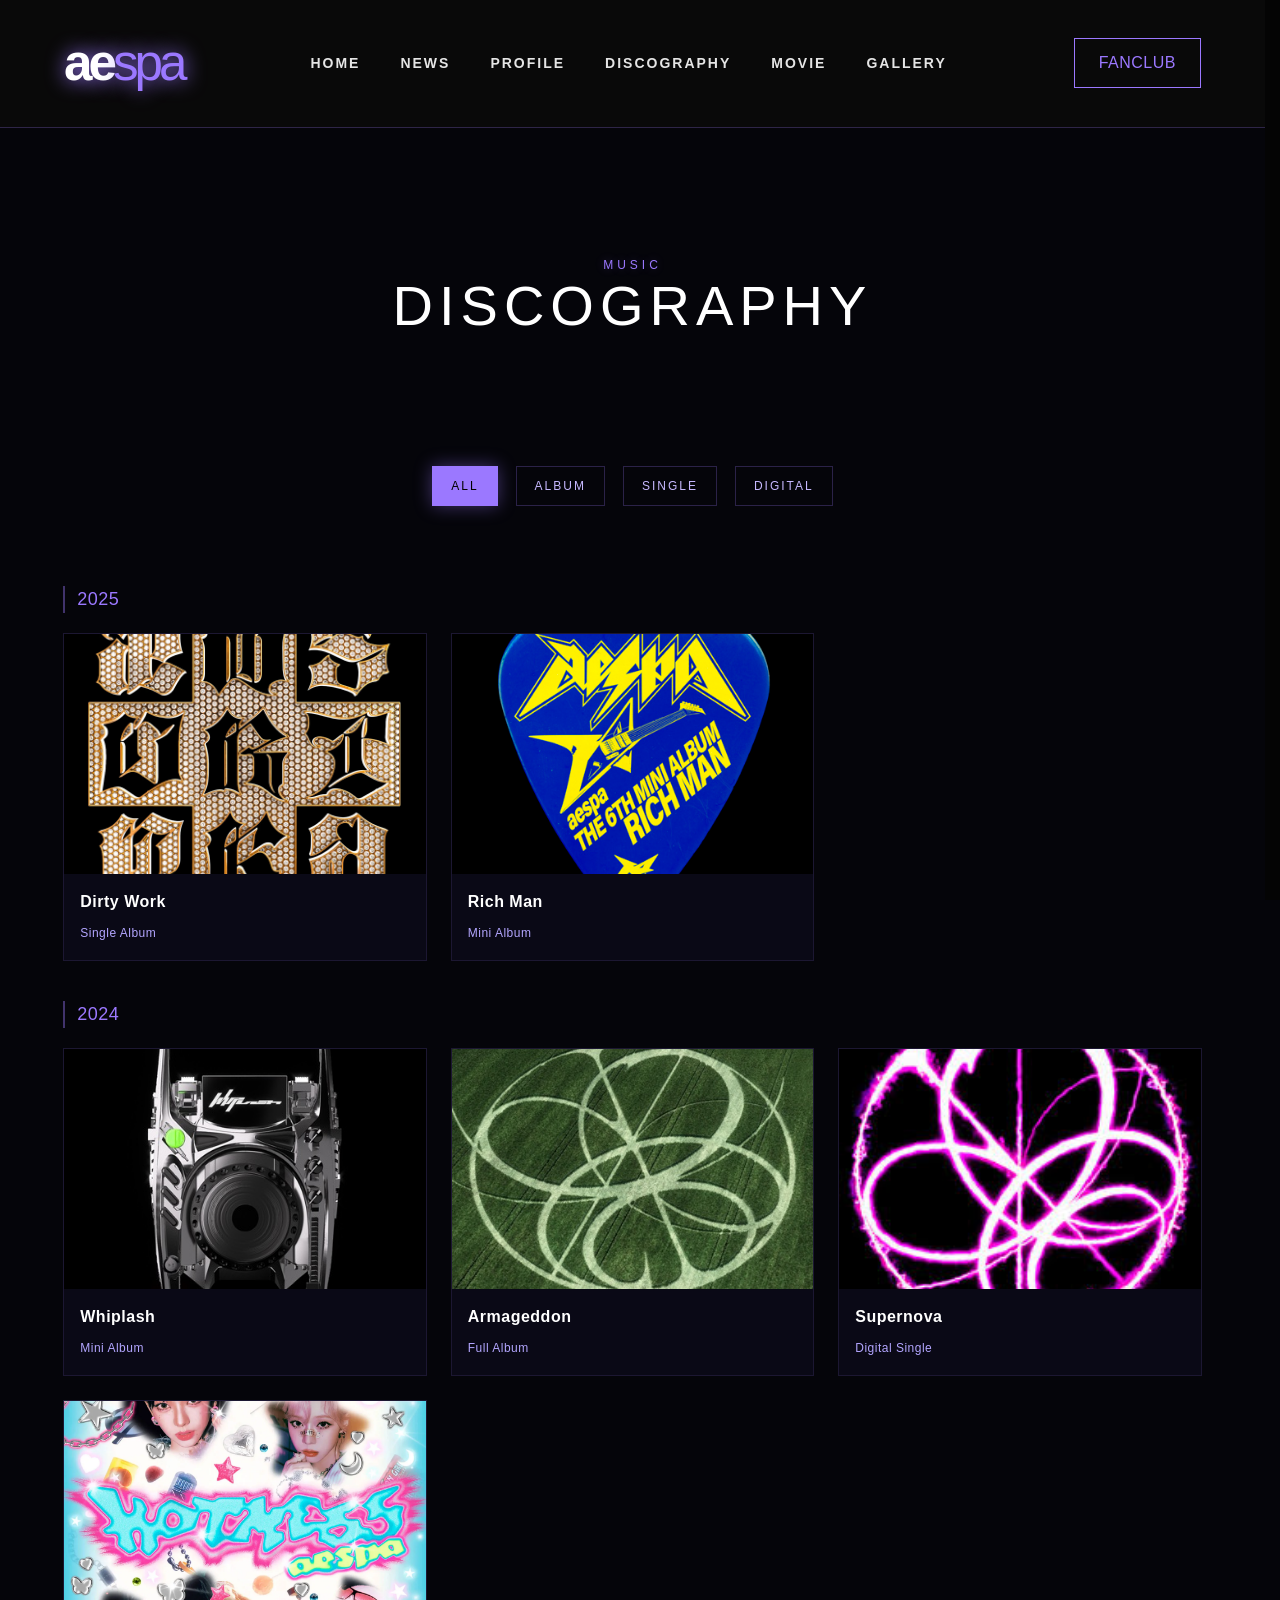
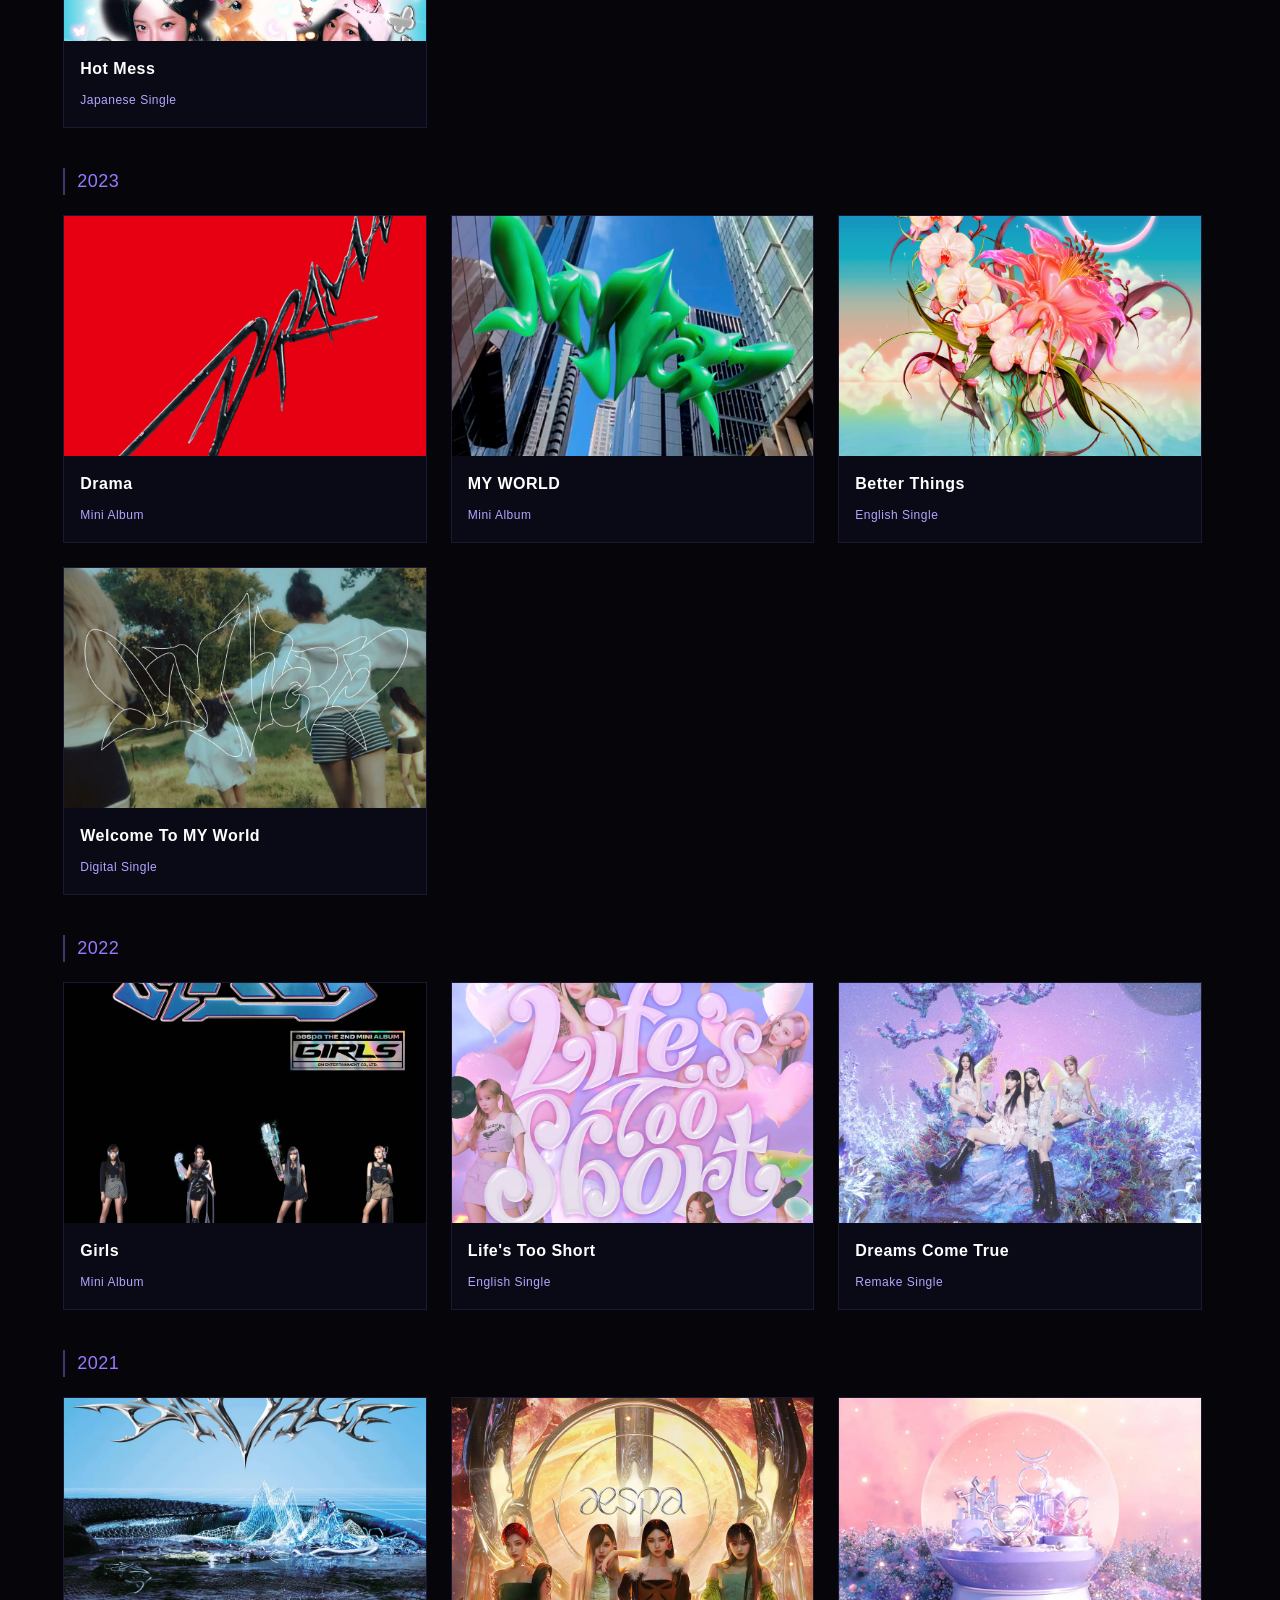
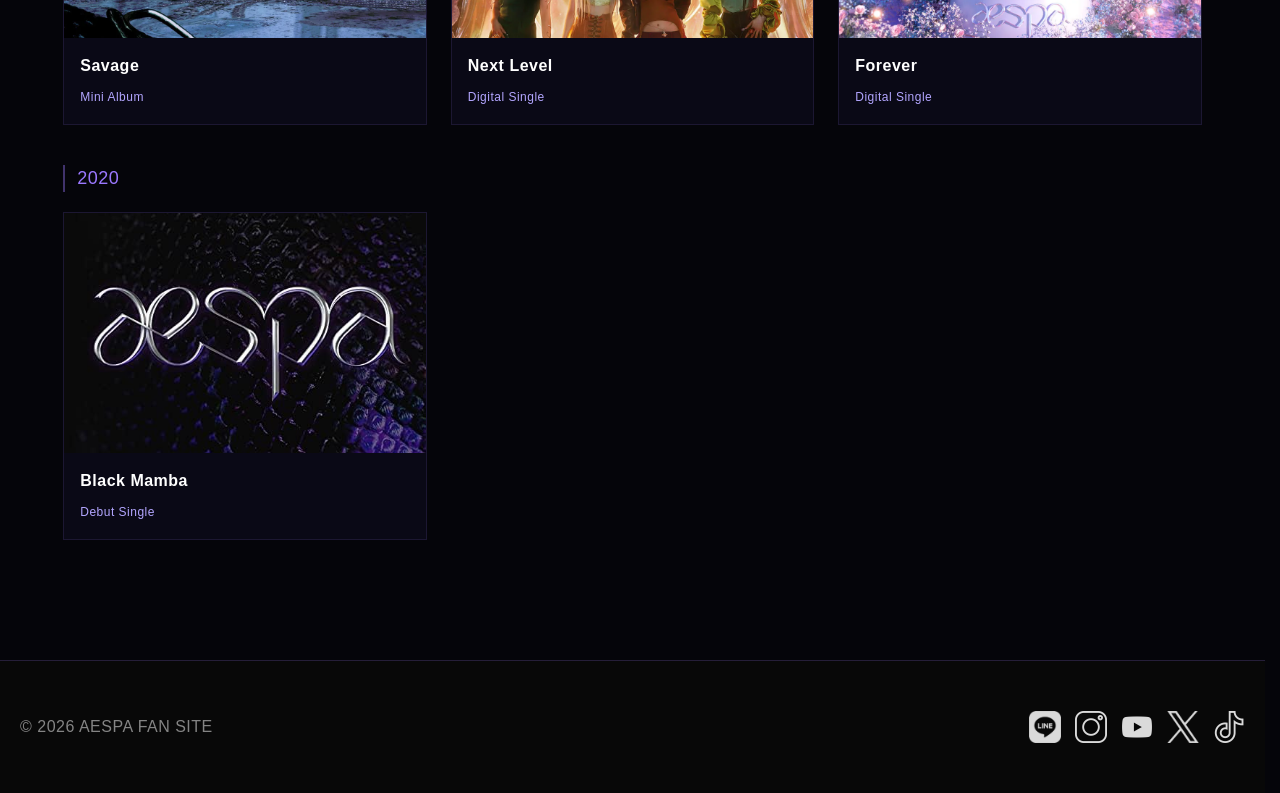
==== commit 1a65a1f3: "更新" ====
--- a/discography.html
+++ b/discography.html
@@ -32,8 +32,8 @@
     <a href="news.html">NEWS</a>
     <a href="profile.html">PROFILE</a>
     <a href="discography.html">DISCOGRAPHY</a>
-    <a href="#">MOVIE</a>
-    <a href="#">GALLERY</a>
+    <a href="movie.html">MOVIE</a>
+    <a href="gallery.html">GALLERY</a>
   </nav>
 
   <button class="login-btn">FANCLUB</button>
--- a/css/style.css
+++ b/css/style.css
@@ -2,361 +2,265 @@
    Base
 ================================== */
 
-body{
-  background:#050505;
-  color:#f5f5f5;
-  overflow-x:hidden;
-  font-family:Arial, Helvetica, sans-serif;
-}
-
-a{
-  text-decoration:none;
-  color:inherit;
-}
-
-img{
-  width:100%;
-  display:block;
-}
-
-.container{
-  width:92%;
-  margin:0 auto;
+body {
+  background: #050505;
+  color: #f5f5f5;
+  overflow-x: hidden;
+  font-family: Arial, Helvetica, sans-serif;
+}
+
+a {
+  text-decoration: none;
+  color: inherit;
+}
+
+img {
+  width: 100%;
+  display: block;
+}
+
+.container {
+  width: 92%;
+  margin: 0 auto;
 }
 
 /* ==================================
    Header
 ================================== */
 
-header{
-  width:100%;
-  padding:25px 80px;
-
-  display:flex;
-  justify-content:space-between;
-  align-items:center;
-
-  border-bottom:1px solid rgba(155,120,255,.25);
-  position:sticky;
-  top:0;
-
-  background:rgba(10,10,10,.95);
-  backdrop-filter:blur(20px);
-  z-index:100;
-}
-
-/* LOGO */
-.logo{
-  font-size:64px;
-  font-weight:900;
-  letter-spacing:-4px;
-  color:#ffffff;
-  text-shadow:0 0 20px #9b78ff;
-}
-
-.logo span{
-  font-weight:300;
-  color:#9b78ff;
-}
-
-/* NAV */
-nav{
-  display:flex;
-  align-items:center;
-  gap:40px;
-}
-
-nav a{
-  font-size:14px;
-  font-weight:700;
-  letter-spacing:2px;
-  color:#e5e5e5;
-  transition:.3s;
-}
-
-nav a:hover{
-  color:#9b78ff;
-}
-
-/* FANCLUB */
-.login-btn{
-  border:1px solid #9b78ff;
-  padding:12px 24px;
-  color:#9b78ff;
-  transition:.3s;
-}
-
-.login-btn:hover{
-  background:#9b78ff;
-  color:#fff;
-  box-shadow:0 0 20px rgba(155,120,255,.6);
+header {
+  width: 100%;
+  padding: 25px clamp(20px, 5vw, 80px);
+
+  display: flex;
+  justify-content: space-between;
+  align-items: center;
+
+  border-bottom: 1px solid rgba(155,120,255,.25);
+  position: sticky;
+  top: 0;
+
+  background: rgba(10,10,10,.95);
+  backdrop-filter: blur(20px);
+  z-index: 100;
+}
+
+.logo {
+  font-size: clamp(34px, 4vw, 64px);
+  font-weight: 900;
+  letter-spacing: -4px;
+  color: #ffffff;
+  text-shadow: 0 0 20px #9b78ff;
+}
+
+.logo span {
+  font-weight: 300;
+  color: #9b78ff;
+}
+
+nav {
+  display: flex;
+  align-items: center;
+  gap: 40px;
+}
+
+nav a {
+  font-size: 14px;
+  font-weight: 700;
+  letter-spacing: 2px;
+  color: #e5e5e5;
+  transition: .3s;
+}
+
+nav a:hover {
+  color: #9b78ff;
+}
+
+.login-btn {
+  border: 1px solid #9b78ff;
+  padding: 12px 24px;
+  color: #9b78ff;
+  transition: .3s;
+}
+
+.login-btn:hover {
+  background: #9b78ff;
+  color: #fff;
+  box-shadow: 0 0 20px rgba(155,120,255,.6);
 }
 
 /* ==================================
    HAMBURGER
 ================================== */
 
-.hamburger{
-  display:none;
-  flex-direction:column;
-  gap:6px;
-  cursor:pointer;
-}
-
-.hamburger span{
-  width:28px;
-  height:2px;
-  background:#fff;
-  transition:.3s;
-}
-
+
+/* ==========================
+   HAMBURGER MENU
+========================== */
+
+.hamburger {
+  display: flex;
+  flex-direction: column;
+  gap: 6px;
+  cursor: pointer;
+  z-index: 1000;
+}
+
+/* 3本線 */
+.hamburger span {
+  width: 28px;
+  height: 2px;
+  background: #fff;
+  display: block;
+  transition: all 0.3s ease;
+  transform-origin: center;
+}
+
+/* ×変形 */
+.hamburger.active span:nth-child(1) {
+  transform: translateY(8px) rotate(45deg);
+}
+
+.hamburger.active span:nth-child(2) {
+  opacity: 0;
+}
+
+.hamburger.active span:nth-child(3) {
+  transform: translateY(-8px) rotate(-45deg);
+}
 /* ==================================
    Common Section
 ================================== */
 
-section{
-  width:92%;
-  margin:140px auto;
-}
-
-.section-top{
-  display:flex;
-  justify-content:space-between;
-  gap:50px;
-  margin-bottom:60px;
-}
-
-.section-label{
-  font-size:12px;
-  letter-spacing:5px;
-  color:#9b78ff;
-  text-transform:uppercase;
-}
-
-.section-title{
-  font-size:72px;
-  font-weight:900;
-  line-height:1;
-  color:#ffffff;
-}
-
-.section-text{
-  max-width:700px;
-  font-size:18px;
-  line-height:1.8;
-  color:#bdbdbd;
+section {
+  width: 92%;
+  margin: clamp(60px, 10vw, 140px) auto;
+}
+
+.section-top {
+  display: flex;
+  justify-content: space-between;
+  gap: 50px;
+  margin-bottom: 60px;
+}
+
+.section-label {
+  font-size: 12px;
+  letter-spacing: 5px;
+  color: #9b78ff;
+  text-transform: uppercase;
+}
+
+.section-title {
+  font-size: clamp(32px, 6vw, 72px);
+  font-weight: 900;
+  line-height: 1;
+  color: #ffffff;
+}
+
+.section-text {
+  max-width: 700px;
+  font-size: 18px;
+  line-height: 1.8;
+  color: #bdbdbd;
 }
 
 /* ==================================
    Card
 ================================== */
 
-.card{
-  background:linear-gradient(135deg, rgba(25,25,25,.95), rgba(40,40,60,.95));
-  border:1px solid rgba(155,120,255,.2);
-  backdrop-filter:blur(10px);
-  overflow:hidden;
-  transition:.4s;
-}
-
-.card:hover{
-  transform:translateY(-8px);
-  box-shadow:0 0 30px rgba(155,120,255,.25);
-}
-
-.card-image img{
-  width:100%;
-  height:100%;
-  object-fit:cover;
-}
-
-.card-body{
-  padding:40px;
-}
-
-.card-title{
-  font-size:32px;
-  font-weight:900;
-  color:#fff;
-}
-
-.card-text{
-  margin-top:20px;
-  line-height:1.8;
-  color:#cfcfcf;
+.card {
+  background: linear-gradient(135deg, rgba(25,25,25,.95), rgba(40,40,60,.95));
+  border: 1px solid rgba(155,120,255,.2);
+  backdrop-filter: blur(10px);
+  overflow: hidden;
+  transition: .4s;
+}
+
+.card:hover {
+  transform: translateY(-8px);
+  box-shadow: 0 0 30px rgba(155,120,255,.25);
+}
+
+.card-image img {
+  width: 100%;
+  height: 100%;
+  object-fit: cover;
+}
+
+.card-body {
+  padding: 40px;
+}
+
+.card-title {
+  font-size: 32px;
+  font-weight: 900;
+  color: #fff;
+}
+
+.card-text {
+  margin-top: 20px;
+  line-height: 1.8;
+  color: #cfcfcf;
 }
 
 /* ==================================
    Arrow
 ================================== */
 
-.arrow{
-  width:50px;
-  height:50px;
-  border:1px solid #9b78ff;
-  border-radius:50%;
-  display:flex;
-  align-items:center;
-  justify-content:center;
-  color:#9b78ff;
-  transition:.3s;
-}
-
-.arrow:hover{
-  background:#9b78ff;
-  color:#fff;
-  box-shadow:0 0 20px rgba(155,120,255,.6);
-}
-
-/* ==================================
-   Footer
-================================== */
-
-footer{
-  background:#080808;
-  color:#fff;
-  padding: 5px 20px;
-  /* margin-top:100px; */
-  border-top:1px solid rgba(155,120,255,.2);
-}
-
-.footer-inner{
-  position: relative;
-  min-height: 120px; /* フッターの高さ確保 */
-}
-
-/* コピーライト：完全中央 */
-.copyright{
-  position: absolute;
-  left: 50%;
-  top: 50%;
-  transform: translate(-50%, -50%);
+.arrow {
+  width: 50px;
+  height: 50px;
+  border: 1px solid #9b78ff;
+  border-radius: 50%;
+  display: flex;
+  align-items: center;
+  justify-content: center;
+  color: #9b78ff;
+  transition: .3s;
+}
+
+.arrow:hover {
+  background: #9b78ff;
+  color: #fff;
+  box-shadow: 0 0 20px rgba(155,120,255,.6);
+}
+
+/* ==================================
+   FOOTER
+================================== */
+
+footer {
+  background: #080808;
+  color: #fff;
+  padding: 50px 20px;
+  border-top: 1px solid rgba(155,120,255,.2);
+}
+
+.footer-inner {
+  display: flex;
+  justify-content: space-between;
+  align-items: center;
+  flex-wrap: wrap;
+  gap: 20px;
+}
+
+.copyright {
   color: rgba(255,255,255,.5);
-}
-
-/* SNSアイコン：右下 */
-.socials{
-  position: absolute;
-  right: 20px;
-  bottom: 20px;
+  text-align: center;
+}
+
+.socials {
   display: flex;
   gap: 14px;
   align-items: center;
-}.socials{
-  display:flex;
-  gap:20px;
-}
-
-.copyright{
-  color:rgba(255,255,255,.5);
-}
-/* ===== SLIDE MENU ===== */
-
-.slide-menu{
-  position:fixed;
-  top:0;
-  right:-100%;
-  width:100%;
-  height:100vh;
-
-  background:rgba(5,5,5,.98);
-  backdrop-filter:blur(20px);
-
-  transition:.5s ease;
-  z-index:999;
-  padding:20px;
-}
-
-/* 開いた状態 */
-.slide-menu.active{
-  right:0;
-}
-
-/* header */
-.slide-header{
-  display:flex;
-  justify-content:space-between;
-  align-items:center;
-  margin-bottom:40px;
-}
-
-/* input */
-.slide-header input{
-  width:90%;
-  padding:15px;
-  border:none;
-  border-bottom:1px solid #9b78ff;
-  background:transparent;
-  color:#fff;
-  font-size:18px;
-  outline:none;
-}
-
-/* close */
-.close-btn{
-  font-size:40px;
-  color:#9b78ff;
-  cursor:pointer;
-}
-
-/* links */
-.slide-links{
-  display:flex;
-  flex-direction:column;
-  align-items: center;
-  gap:25px;
-  margin-top:40px;
-}
-
-.slide-links a{
-  font-size:24px;
-  font-weight:700;
-  letter-spacing:2px;
-  transition:.3s;
-}
-
-.slide-links a:hover{
-  color:#9b78ff;
-}
-
-.hamburger{
-  display:flex;
-  flex-direction:column;
-  gap:6px;
-  cursor:pointer;
-  z-index:1000;
-}
-
-.hamburger span{
-  width:28px;
-  height:2px;
-  background:#fff;
-  transition:.3s ease;
-}
-
-/* =====×変形状態===== */
-.hamburger.active span:nth-child(1){
-  transform: translateY(8px) rotate(45deg);
-}
-
-.hamburger.active span:nth-child(2){
-  opacity:0;
-}
-
-.hamburger.active span:nth-child(3){
-  transform: translateY(-8px) rotate(-45deg);
-}
-.socials {
-  display: flex;
-  gap: 14px;
-  align-items: center;
+  justify-content: center;
 }
 
 .socials img {
-  width: 32px;      /* ←ここが重要（公式っぽいサイズ） */
+  width: 32px;
   height: 32px;
   object-fit: contain;
-  display: block;
   opacity: 0.85;
   transition: 0.3s;
 }
@@ -365,85 +269,131 @@
   opacity: 1;
   transform: translateY(-2px);
 }
-/* ==================================
-   RESPONSIVE FIX（重要）
-================================== */
-@media(max-width:1024px){
-  footer{
-    padding: 50px 20px;
-  }
-}
-/* タブレット以下 */
-@media(max-width:1000px){
-
-  header{
-    padding:20px;
-  }
-
-  nav{
-    display:none;
-  }
-
-  .login-btn{
-    display:none;
-  }
-
-  .hamburger{
-    display:flex;
-  }
-
-  section{
-    margin:80px auto;
-  }
-
-  .section-top{
-    flex-direction:column;
-  }
-
-  .section-title{
-    font-size:50px;
-  }
-}
-
-/* スマホ（ここが今回のバグ原因修正） */
-@media(max-width:768px){
-
-  header{
-    flex-direction:row !important; /* ★縦並び防止 */
-    justify-content:space-between;
-    align-items:center;
-    gap:0;
-    padding:15px 20px;
-  }
-
-  .logo{
-    font-size:42px;
-  }
-
-  nav{
-    display:none;
-  }
-
-  .login-btn{
-    display:none;
-  }
-
-  .footer-inner{
-    flex-direction:column;
-    text-align:center;
-  }
-}
-
-/* 超小型 */
-@media(max-width:480px){
-footer{
-  padding: 10px 20px;;
-}
-  .logo{
-    font-size:34px;
-  }
-
-  section{
-    margin:60px auto;
+
+/* ==================================
+   SLIDE MENU
+================================== */
+
+.slide-menu {
+  position: fixed;
+  top: 0;
+  right: 0;
+  width: 100%;
+  height: 100vh;
+
+  background: rgba(5,5,5,.98);
+  backdrop-filter: blur(20px);
+
+  transform: translateX(100%);
+  transition: .5s ease;
+  z-index: 999;
+  padding: 20px;
+}
+
+.slide-menu.active {
+  transform: translateX(0);
+}
+
+.slide-header {
+  display: flex;
+  justify-content: space-between;
+  align-items: center;
+  margin-bottom: 40px;
+}
+
+.slide-header input {
+  width: 90%;
+  padding: 15px;
+  border: none;
+  border-bottom: 1px solid #9b78ff;
+  background: transparent;
+  color: #fff;
+  font-size: 18px;
+  outline: none;
+}
+
+.close-btn {
+  font-size: 40px;
+  color: #9b78ff;
+  cursor: pointer;
+}
+
+.slide-links {
+  display: flex;
+  flex-direction: column;
+  align-items: center;
+  gap: 25px;
+  margin-top: 40px;
+}
+
+.slide-links a {
+  font-size: 24px;
+  font-weight: 700;
+  letter-spacing: 2px;
+  transition: .3s;
+}
+
+.slide-links a:hover {
+  color: #9b78ff;
+}
+
+/* ==================================
+   ACCESSIBILITY
+================================== */
+
+a:focus-visible,
+button:focus-visible {
+  outline: 2px solid #9b78ff;
+  outline-offset: 3px;
+}
+
+/* ==================================
+   RESPONSIVE
+================================== */
+
+@media (max-width: 1000px) {
+
+  header {
+    padding: 20px;
+  }
+
+  nav,
+  .login-btn {
+    display: none;
+  }
+
+  .hamburger {
+    display: flex;
+  }
+
+  section {
+    margin: 80px auto;
+  }
+
+  .section-top {
+    flex-direction: column;
+  }
+}
+
+@media (max-width: 768px) {
+
+  footer {
+    padding: 30px 15px;
+  }
+
+  .footer-inner {
+    flex-direction: column;
+    text-align: center;
+  }
+}
+
+@media (max-width: 480px) {
+
+  footer {
+    padding: 20px 10px;
+  }
+
+  .socials {
+    gap: 10px;
   }
 }
--- a/css/discography.css
+++ b/css/discography.css
@@ -183,7 +183,7 @@
   } */
 
   .page-header h1 {
-    font-size: 28px;
+    font-size: 42px;
     letter-spacing: 4px;
   }
 
